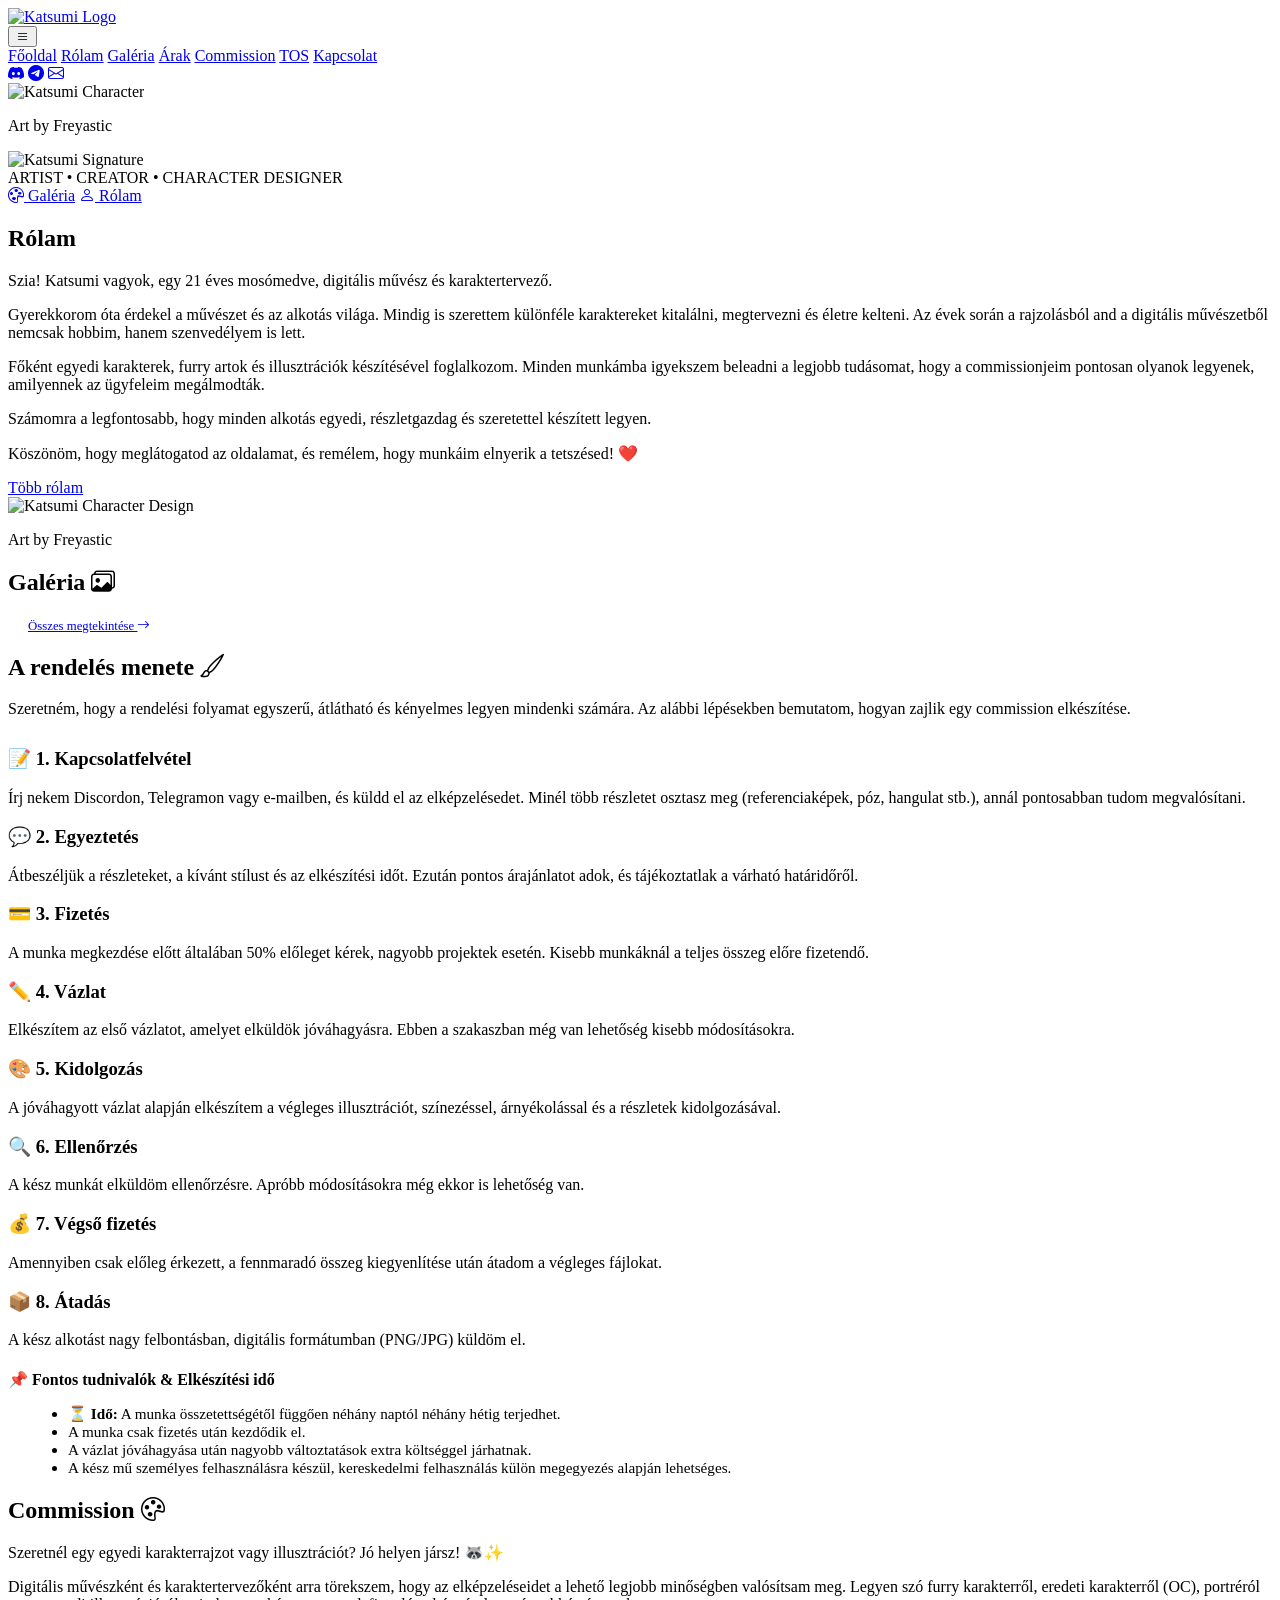
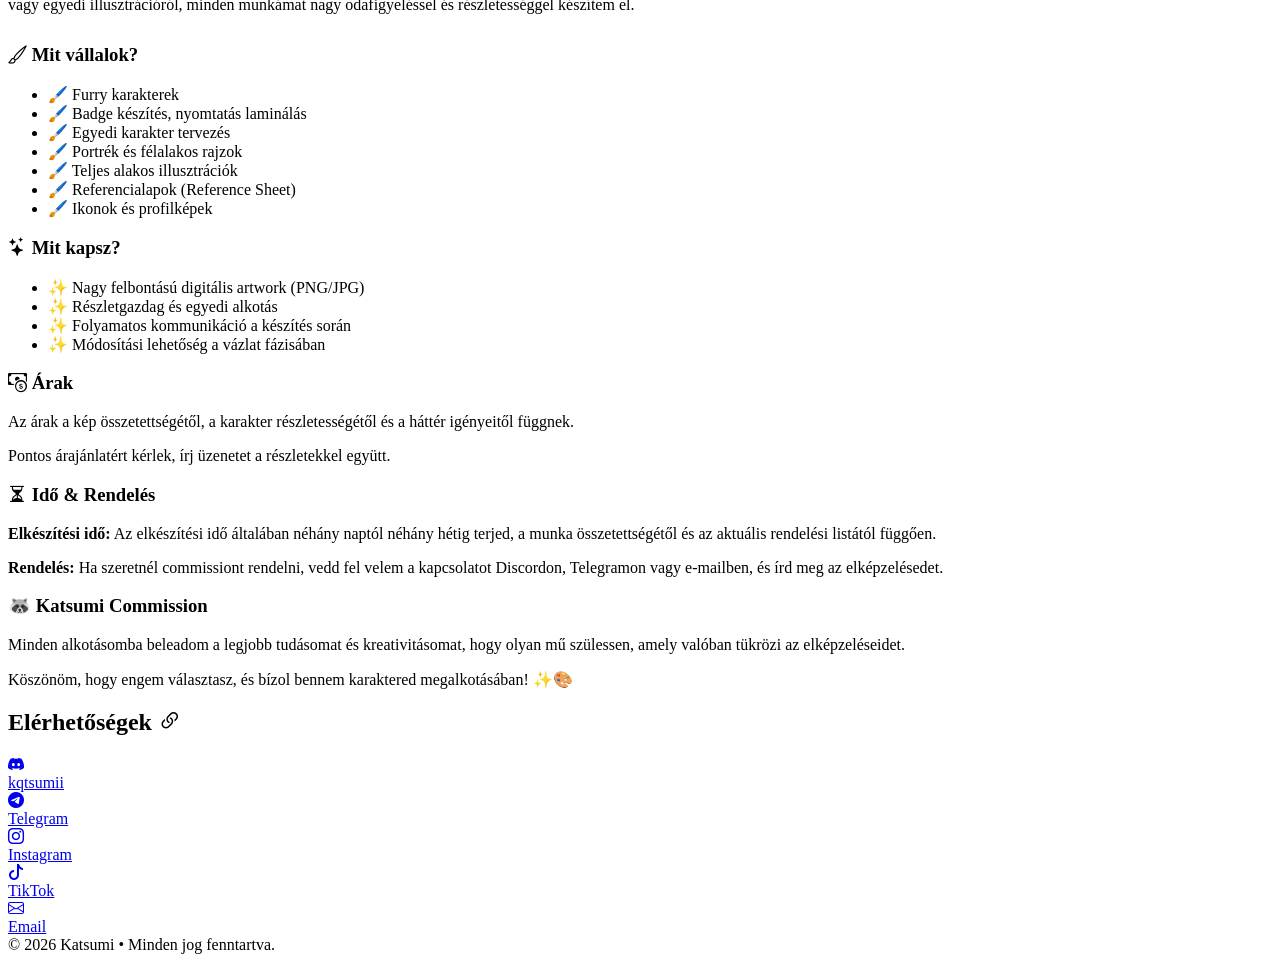
==== index.html @ e081ac0f "Create index.html" ====
<!DOCTYPE html>
<html lang="hu">
<head>
    <meta charset="UTF-8">
    <meta name="viewport" content="width=device-width, initial-scale=1.0">
    <title>Katsumi | Digital Artist</title>
    <link href="https://fonts.googleapis.com/css2?family=Outfit:wght@300;400;500;600;700&display=swap" rel="stylesheet">
    <link rel="stylesheet" href="https://cdn.jsdelivr.net/npm/bootstrap-icons@1.11.1/font/bootstrap-icons.css">
    <link rel="stylesheet" href="style.css">
    <link rel="icon" type="image/x-icon" href="/img/favico.jpg">
</head>
<body>

    <nav>
        <div class="nav-logo">
            <a href="#"><img src="img/Aliras.png" alt="Katsumi Logo"></a>
        </div>
        
        <button class="mobile-menu-btn" id="menu-btn">
            <i class="bi bi-list"></i>
        </button>

        <div class="nav-links" id="nav-links">
            <a href="#home" class="active">Főoldal</a>
            <a href="#about">Rólam</a>
            <a href="galeria.html">Galéria</a>
            <a href="arak.html">Árak</a>
            <a href="#commission">Commission</a>
            <a href="tos.html">TOS</a>
            <a href="#contact">Kapcsolat</a>
        </div>
        
        <div class="nav-socials">
            <a href="https://discord.com/" target="_blank"><i class="bi bi-discord"></i></a>
            <a href="https://t.me/Kqtsumi" target="_blank"><i class="bi bi-telegram"></i></a>
            <a href="mailto:Katsumiracoon@gmail.com"><i class="bi bi-envelope"></i></a>
        </div>
    </nav>

    <div class="hero" id="home">
        <div class="hero-left">
            <img src="img/1.png" alt="Katsumi Character" class="hero-img">
            <p class="credit">Art by Freyastic</p>
        </div>
        <div class="hero-right">
            <img src="img/Aliras.png" alt="Katsumi Signature" class="hero-logo">
            <div class="hero-subtitle">
                ARTIST &bull; CREATOR &bull; CHARACTER DESIGNER
            </div>
            <div class="btn-group">
                <a href="galeria.html" class="btn btn-primary"><i class="bi bi-palette"></i> Galéria</a>
                <a href="#about" class="btn btn-outline"><i class="bi bi-person"></i> Rólam</a>
            </div>
        </div>
    </div>

    <section id="about">
        <div class="about-container">
            <div class="about-text">
                <h2 class="section-title">Rólam <i class="bi bi-paw"></i></h2>
                <p>Szia! Katsumi vagyok, egy 21 éves mosómedve, digitális művész és karaktertervező.</p>
                <p>Gyerekkorom óta érdekel a művészet és az alkotás világa. Mindig is szerettem különféle karaktereket kitalálni, megtervezni és életre kelteni. Az évek során a rajzolásból and a digitális művészetből nemcsak hobbim, hanem szenvedélyem is lett.</p>
                <p>Főként egyedi karakterek, furry artok és illusztrációk készítésével foglalkozom. Minden munkámba igyekszem beleadni a legjobb tudásomat, hogy a commissionjeim pontosan olyanok legyenek, amilyennek az ügyfeleim megálmodták.</p>
                <p>Számomra a legfontosabb, hogy minden alkotás egyedi, részletgazdag és szeretettel készített legyen.</p>
                <p>Köszönöm, hogy meglátogatod az oldalamat, és remélem, hogy munkáim elnyerik a tetszésed! ❤️</p>
                <a href="#contact" class="btn btn-outline" style="margin-top: 20px;">Több rólam</a>
            </div>
            <div class="about-img-container">
                <img src="img/2.png" alt="Katsumi Character Design" class="about-img">
                <p class="credit">Art by Freyastic</p>
            </div>
        </div>
    </section>

    <section id="gallery-preview">
        <div class="gallery-preview-header">
            <h2 class="section-title">Galéria <i class="bi bi-images"></i></h2>
            <a href="galeria.html" class="btn btn-outline" style="font-size: 0.8rem; padding: 10px 20px;">
                Összes megtekintése <i class="bi bi-arrow-right"></i>
            </a>
        </div>
        <div class="gallery-grid" id="preview-grid">
        </div>
    </section>

    <section id="commission">
        <h2 class="section-title">A rendelés menete <i class="bi bi-brush"></i></h2>
        <p style="color: var(--text-muted); margin-bottom: 30px;">Szeretném, hogy a rendelési folyamat egyszerű, átlátható és kényelmes legyen mindenki számára. Az alábbi lépésekben bemutatom, hogyan zajlik egy commission elkészítése.</p>
        
        <div class="process-grid">
            <div class="process-card">
                <h3>📝 1. Kapcsolatfelvétel</h3>
                <p>Írj nekem Discordon, Telegramon vagy e-mailben, és küldd el az elképzelésedet. Minél több részletet osztasz meg (referenciaképek, póz, hangulat stb.), annál pontosabban tudom megvalósítani.</p>
            </div>
            <div class="process-card">
                <h3>💬 2. Egyeztetés</h3>
                <p>Átbeszéljük a részleteket, a kívánt stílust és az elkészítési időt. Ezután pontos árajánlatot adok, és tájékoztatlak a várható határidőről.</p>
            </div>
            <div class="process-card">
                <h3>💳 3. Fizetés</h3>
                <p>A munka megkezdése előtt általában 50% előleget kérek, nagyobb projektek esetén. Kisebb munkáknál a teljes összeg előre fizetendő.</p>
            </div>
            <div class="process-card">
                <h3>✏️ 4. Vázlat</h3>
                <p>Elkészítem az első vázlatot, amelyet elküldök jóváhagyásra. Ebben a szakaszban még van lehetőség kisebb módosításokra.</p>
            </div>
            <div class="process-card">
                <h3>🎨 5. Kidolgozás</h3>
                <p>A jóváhagyott vázlat alapján elkészítem a végleges illusztrációt, színezéssel, árnyékolással és a részletek kidolgozásával.</p>
            </div>
            <div class="process-card">
                <h3>🔍 6. Ellenőrzés</h3>
                <p>A kész munkát elküldöm ellenőrzésre. Apróbb módosításokra még ekkor is lehetőség van.</p>
            </div>
            <div class="process-card">
                <h3>💰 7. Végső fizetés</h3>
                <p>Amennyiben csak előleg érkezett, a fennmaradó összeg kiegyenlítése után átadom a végleges fájlokat.</p>
            </div>
            <div class="process-card">
                <h3>📦 8. Átadás</h3>
                <p>A kész alkotást nagy felbontásban, digitális formátumban (PNG/JPG) küldöm el.</p>
            </div>
        </div>

        <div class="important-notes">
            <h4 style="margin-bottom: 10px;">📌 Fontos tudnivalók & Elkészítési idő</h4>
            <ul style="color: var(--text-muted); margin-left: 20px; font-size: 0.95rem;">
                <li>⏳ <strong>Idő:</strong> A munka összetettségétől függően néhány naptól néhány hétig terjedhet.</li>
                <li>A munka csak fizetés után kezdődik el.</li>
                <li>A vázlat jóváhagyása után nagyobb változtatások extra költséggel járhatnak.</li>
                <li>A kész mű személyes felhasználásra készül, kereskedelmi felhasználás külön megegyezés alapján lehetséges.</li>
            </ul>
        </div>
    </section>

    <section id="commission-details">
        <h2 class="section-title">Commission <i class="bi bi-palette"></i></h2>
        <p style="color: var(--text-muted); margin-bottom: 10px;">Szeretnél egy egyedi karakterrajzot vagy illusztrációt? Jó helyen jársz! 🦝✨</p>
        <p style="color: var(--text-muted); margin-bottom: 30px;">Digitális művészként és karaktertervezőként arra törekszem, hogy az elképzeléseidet a lehető legjobb minőségben valósítsam meg. Legyen szó furry karakterről, eredeti karakterről (OC), portréról vagy egyedi illusztrációról, minden munkámat nagy odafigyeléssel és részletességgel készítem el.</p>

        <div class="services-grid">
            <div class="service-card">
                <h3><i class="bi bi-brush"></i> Mit vállalok?</h3>
                <ul>
                    <li>🖌️ Furry karakterek</li>
                    <li>🖌️ Badge készítés, nyomtatás laminálás</li>
                    <li>🖌️ Egyedi karakter tervezés</li>
                    <li>🖌️ Portrék és félalakos rajzok</li>
                    <li>🖌️ Teljes alakos illusztrációk</li>
                    <li>🖌️ Referencialapok (Reference Sheet)</li>
                    <li>🖌️ Ikonok és profilképek</li>
                </ul>
            </div>
            
            <div class="service-card">
                <h3><i class="bi bi-stars"></i> Mit kapsz?</h3>
                <ul>
                    <li>✨ Nagy felbontású digitális artwork (PNG/JPG)</li>
                    <li>✨ Részletgazdag és egyedi alkotás</li>
                    <li>✨ Folyamatos kommunikáció a készítés során</li>
                    <li>✨ Módosítási lehetőség a vázlat fázisában</li>
                </ul>
            </div>
            
            <div class="service-card">
                <h3><i class="bi bi-cash-coin"></i> Árak</h3>
                <p>Az árak a kép összetettségétől, a karakter részletességétől és a háttér igényeitől függnek.</p>
                <p>Pontos árajánlatért kérlek, írj üzenetet a részletekkel együtt.</p>
            </div>
            
            <div class="service-card">
                <h3><i class="bi bi-hourglass-split"></i> Idő & Rendelés</h3>
                <p><strong>Elkészítési idő:</strong> Az elkészítési idő általában néhány naptól néhány hétig terjed, a munka összetettségétől és az aktuális rendelési listától függően.</p>
                <p style="margin-top: 15px;"><strong>Rendelés:</strong> Ha szeretnél commissiont rendelni, vedd fel velem a kapcsolatot Discordon, Telegramon vagy e-mailben, és írd meg az elképzelésedet.</p>
            </div>
        </div>

        <div class="commission-outro">
            <h3>🦝 Katsumi Commission</h3>
            <p>Minden alkotásomba beleadom a legjobb tudásomat és kreativitásomat, hogy olyan mű szülessen, amely valóban tükrözi az elképzeléseidet.</p>
            <p>Köszönöm, hogy engem választasz, és bízol bennem karaktered megalkotásában! ✨🎨</p>
        </div>
    </section>

    <section id="contact" class="contact-section">
        <h2 class="section-title" style="justify-content: center;">Elérhetőségek <i class="bi bi-link-45deg"></i></h2>
        <div class="social-grid">
            <a href="https://discord.com/" target="_blank" class="social-item">
                <div class="icon"><i class="bi bi-discord"></i></div>
                <span>kqtsumii</span>
            </a>
            <a href="https://t.me/Kqtsumi" target="_blank" class="social-item">
                <div class="icon"><i class="bi bi-telegram"></i></div>
                <span>Telegram</span>
            </a>
            <a href="https://www.instagram.com/_kqtsumi_" target="_blank" class="social-item">
                <div class="icon"><i class="bi bi-instagram"></i></div>
                <span>Instagram</span>
            </a>
            <a href="https://www.tiktok.com/@...kqtsumi" target="_blank" class="social-item">
                <div class="icon"><i class="bi bi-tiktok"></i></div>
                <span>TikTok</span>
            </a>
            <a href="mailto:Katsumiracoon@gmail.com" class="social-item">
                <div class="icon"><i class="bi bi-envelope"></i></div>
                <span>Email</span>
            </a>
        </div>
    </section>

    <footer>
        &copy; 2026 Katsumi &bull; Minden jog fenntartva.
    </footer>

    <script>
        const menuBtn = document.getElementById('menu-btn');
        const navLinks = document.getElementById('nav-links');
        const icon = menuBtn.querySelector('i');

        menuBtn.addEventListener('click', () => {
            navLinks.classList.toggle('active');
            if(navLinks.classList.contains('active')) {
                icon.classList.replace('bi-list', 'bi-x-lg');
            } else {
                icon.classList.replace('bi-x-lg', 'bi-list');
            }
        });

        document.querySelectorAll('.nav-links a').forEach(link => {
            link.addEventListener('click', () => {
                if(window.innerWidth <= 900) {
                    navLinks.classList.remove('active');
                    icon.classList.replace('bi-x-lg', 'bi-list');
                }
            });
        });

        fetch('data/gallery.json')
            .then(res => res.json())
            .then(data => {
                const grid = document.getElementById('preview-grid');
                data.items.slice(0, 4).forEach(item => {
                    const a = document.createElement('a');
                    a.href = 'galeria.html';
                    a.className = 'gallery-item';
                    a.innerHTML = `<img src="${item.image}" alt="${item.title}"><div class="overlay"><span>${item.title}</span></div>`;
                    grid.appendChild(a);
                });
            });
    </script>
    <script>
        window.va = window.va || function () { (window.vaq = window.vaq || []).push(arguments); };
    </script>
    <script defer src="/_vercel/insights/script.js"></script>
</body>
</html>
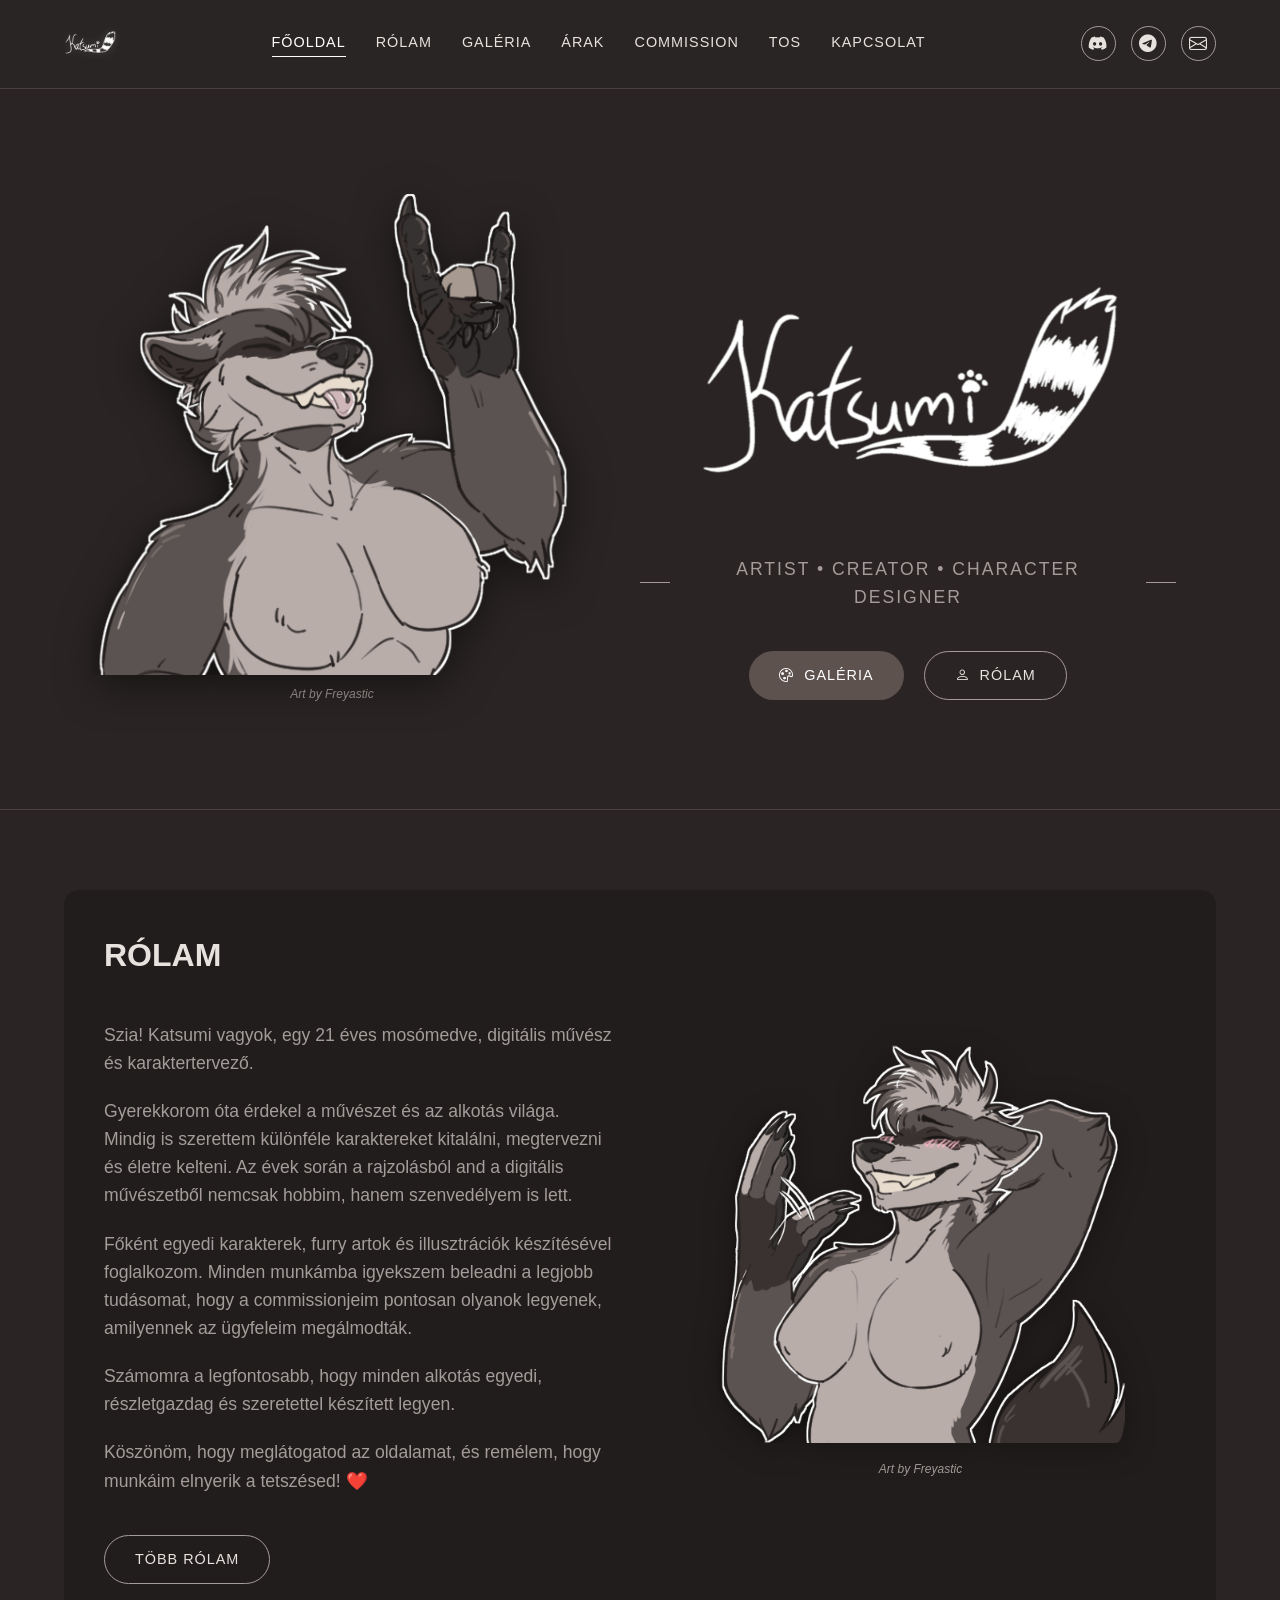
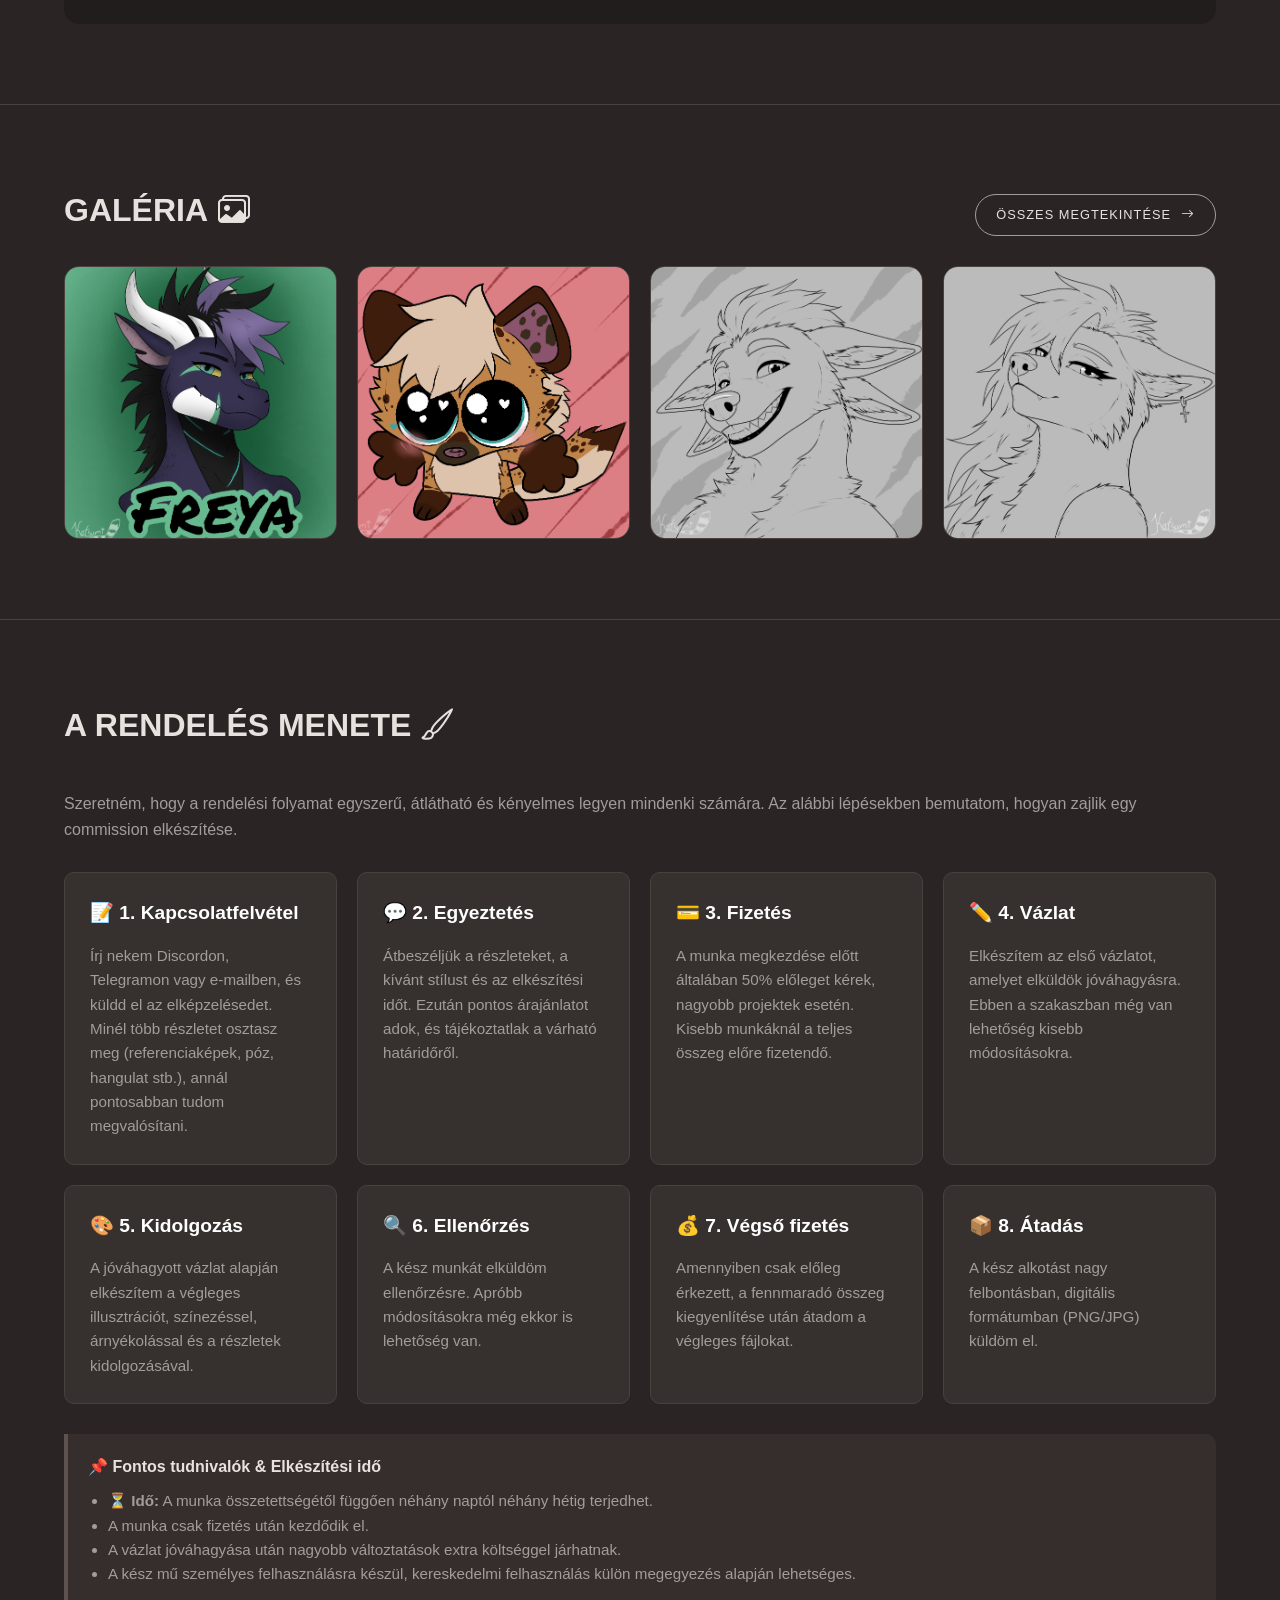
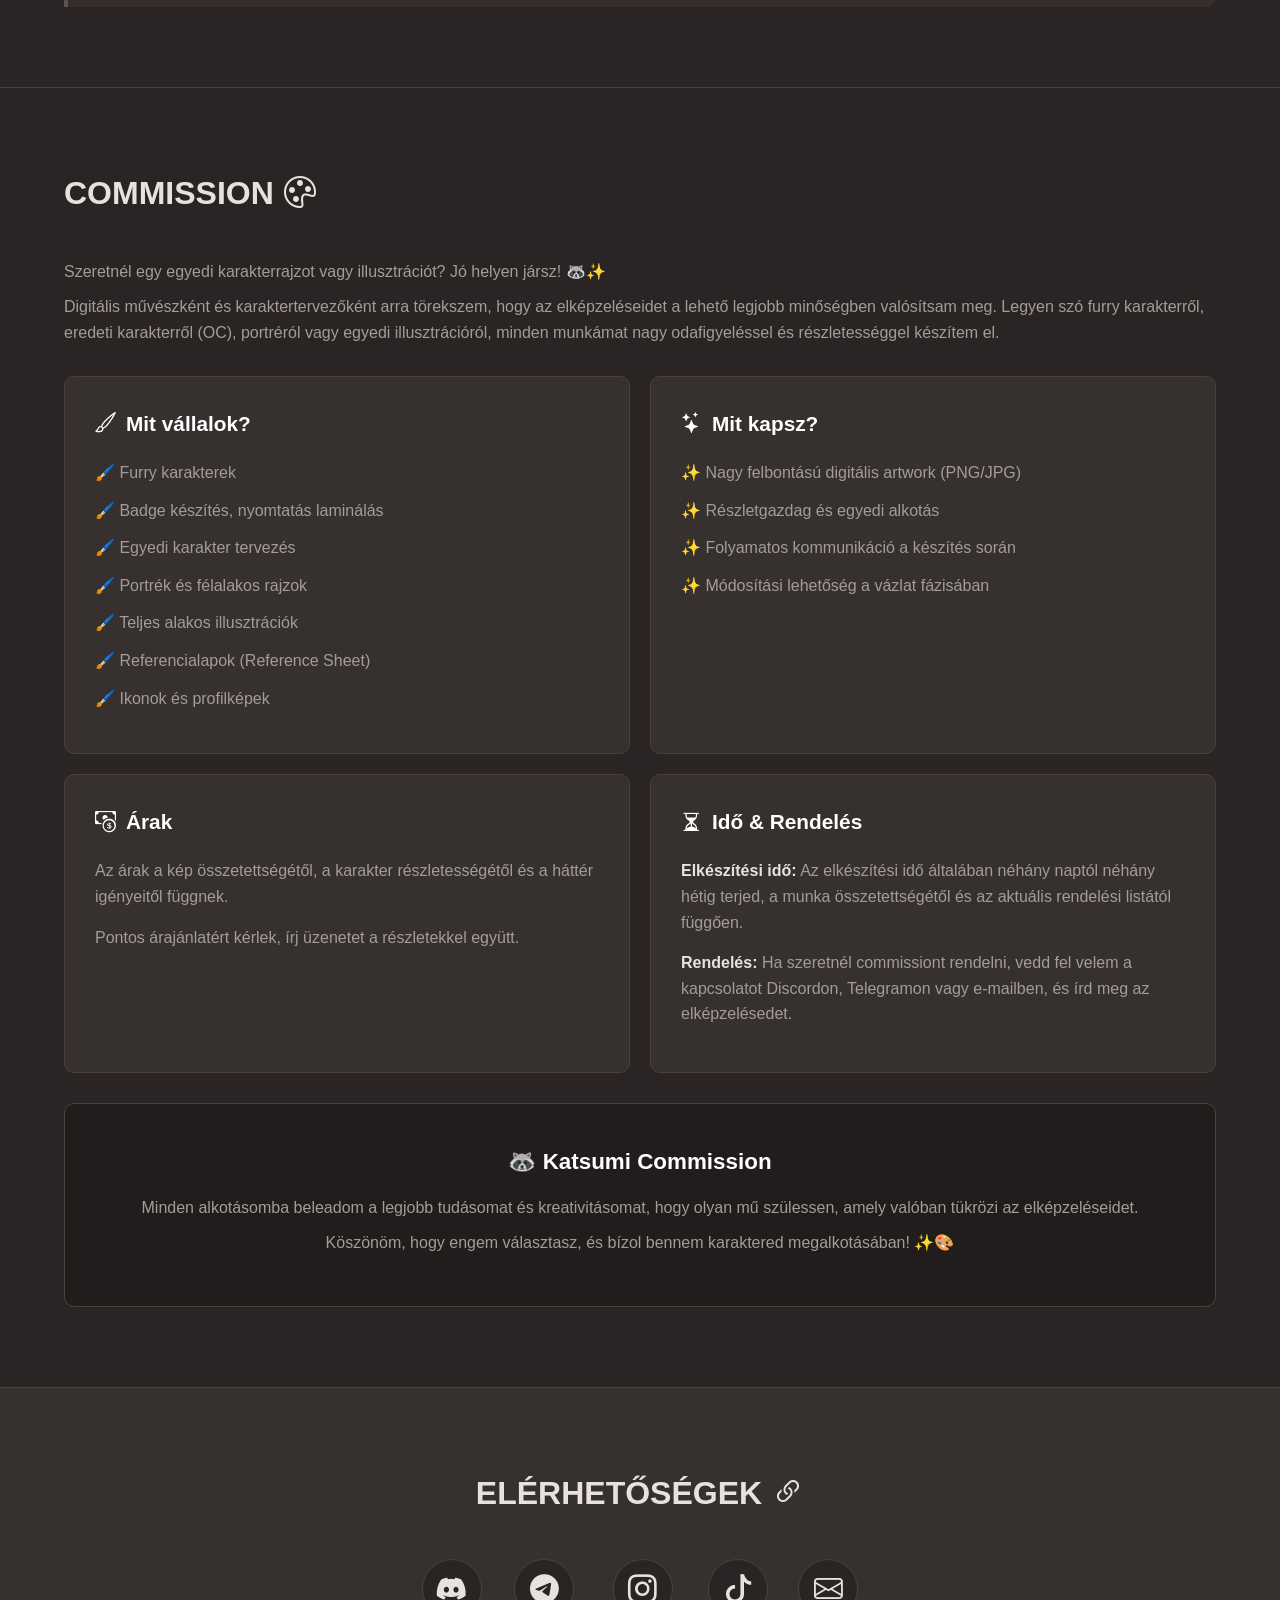
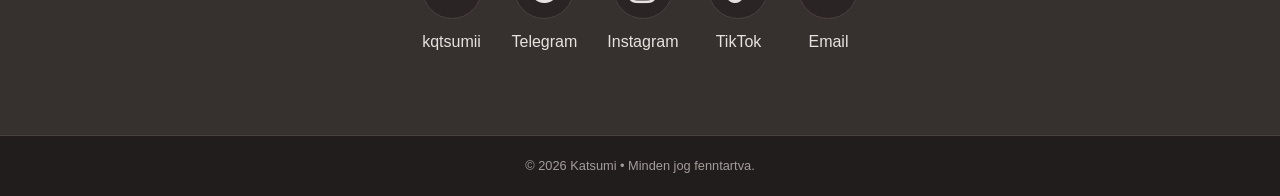
==== commit 7ef4b00a: "Update index.html" ====
--- a/index.html
+++ b/index.html
@@ -8,6 +8,7 @@
     <link rel="stylesheet" href="https://cdn.jsdelivr.net/npm/bootstrap-icons@1.11.1/font/bootstrap-icons.css">
     <link rel="stylesheet" href="style.css">
     <link rel="icon" type="image/x-icon" href="/img/favico.jpg">
+    <script src="https://identity.netlify.com/v1/netlify-identity-widget.js"></script>
 </head>
 <body>
 
@@ -247,10 +248,16 @@
                     grid.appendChild(a);
                 });
             });
+
+        if (window.netlifyIdentity) {
+            window.netlifyIdentity.on("init", user => {
+                if (!user) {
+                    window.netlifyIdentity.on("login", () => {
+                        document.location.href = "/admin/";
+                    });
+                }
+            });
+        }
     </script>
-    <script>
-        window.va = window.va || function () { (window.vaq = window.vaq || []).push(arguments); };
-    </script>
-    <script defer src="/_vercel/insights/script.js"></script>
 </body>
 </html>
--- a/style.css
+++ b/style.css
@@ -0,0 +1,595 @@
+header, section, footer, aside, nav, article, main {
+    display: block;
+}
+
+:root {
+    --bg-dark: #2a2524;
+    --bg-card: #36302e;
+    --bg-darker: #221d1d;
+    --text-main: #e8e2df;
+    --text-muted: #a39c9a;
+    --accent: #5e524f;
+    --accent-hover: #756763;
+    --border-color: #4a413f;
+}
+
+* {
+    margin: 0;
+    padding: 0;
+    box-sizing: border-box;
+    font-family: 'Outfit', sans-serif;
+}
+
+html {
+    scroll-behavior: smooth;
+    scroll-padding-top: 90px;
+    overflow-x: hidden;
+}
+
+body {
+    background-color: var(--bg-dark);
+    color: var(--text-main);
+    line-height: 1.6;
+    overflow-x: hidden;
+}
+
+img {
+    max-width: 100%;
+    height: auto;
+}
+
+a {
+    text-decoration: none;
+    color: inherit;
+    transition: 0.3s;
+}
+
+nav {
+    display: flex;
+    justify-content: space-between;
+    align-items: center;
+    padding: 20px 5%;
+    background-color: rgba(42, 37, 36, 0.95);
+    position: sticky;
+    top: 0;
+    z-index: 1000;
+    border-bottom: 1px solid var(--border-color);
+}
+
+.nav-logo img {
+    height: 40px;
+    filter: drop-shadow(0 0 5px rgba(255,255,255,0.2));
+}
+
+.nav-links {
+    display: flex;
+    gap: 30px;
+    font-size: 0.9rem;
+    letter-spacing: 1px;
+    text-transform: uppercase;
+    align-items: center;
+}
+
+.nav-links a {
+    border-bottom: 1px solid transparent;
+    padding-bottom: 2px;
+}
+
+.nav-links a:hover, .nav-links a.active {
+    color: #fff;
+    border-bottom: 1px solid #fff;
+}
+
+.nav-socials {
+    display: flex;
+    gap: 15px;
+}
+
+.nav-socials a {
+    display: flex;
+    align-items: center;
+    justify-content: center;
+    width: 35px;
+    height: 35px;
+    border: 1px solid var(--text-muted);
+    border-radius: 50%;
+    font-size: 1.1rem;
+}
+
+.nav-socials a:hover {
+    background-color: var(--text-main);
+    color: var(--bg-dark);
+}
+
+.mobile-menu-btn {
+    display: none;
+    background: transparent;
+    border: none;
+    color: var(--text-main);
+    font-size: 2rem;
+    cursor: pointer;
+}
+
+.hero {
+    display: flex;
+    align-items: center;
+    justify-content: space-between;
+    padding: 0 5%;
+    min-height: 80vh;
+    position: relative;
+}
+
+.hero-left, .hero-right {
+    flex: 1;
+}
+
+.hero-left {
+    display: flex;
+    flex-direction: column;
+    align-items: center;
+}
+
+.hero-img {
+    max-width: 90%;
+    height: auto;
+    filter: drop-shadow(0px 10px 20px rgba(0,0,0,0.5));
+}
+
+.credit {
+    font-size: 0.75rem;
+    color: var(--text-muted);
+    margin-top: 10px;
+    text-align: center;
+    font-style: italic;
+}
+
+.hero-right {
+    text-align: center;
+    padding: 40px;
+}
+
+.hero-logo {
+    max-width: 80%;
+    margin-bottom: 20px;
+}
+
+.hero-subtitle {
+    font-size: 1.1rem;
+    color: var(--text-muted);
+    letter-spacing: 2px;
+    margin-bottom: 40px;
+    display: flex;
+    align-items: center;
+    justify-content: center;
+    gap: 10px;
+}
+
+.hero-subtitle::before, .hero-subtitle::after {
+    content: "";
+    height: 1px;
+    width: 30px;
+    background-color: var(--text-muted);
+}
+
+.btn-group {
+    display: flex;
+    gap: 20px;
+    justify-content: center;
+}
+
+.btn {
+    padding: 12px 30px;
+    border-radius: 30px;
+    font-weight: 500;
+    letter-spacing: 1px;
+    cursor: pointer;
+    transition: 0.3s;
+    display: inline-flex;
+    align-items: center;
+    gap: 10px;
+    text-transform: uppercase;
+    font-size: 0.9rem;
+}
+
+.btn-primary {
+    background-color: var(--accent);
+    color: #fff;
+    border: none;
+}
+
+.btn-primary:hover {
+    background-color: var(--accent-hover);
+}
+
+.btn-outline {
+    background-color: transparent;
+    color: var(--text-main);
+    border: 1px solid var(--text-muted);
+}
+
+.btn-outline:hover {
+    border-color: #fff;
+    color: #fff;
+}
+
+section {
+    padding: 80px 5%;
+    border-top: 1px solid var(--border-color);
+}
+
+.section-title {
+    font-size: 2rem;
+    margin-bottom: 40px;
+    display: flex;
+    align-items: center;
+    gap: 10px;
+    text-transform: uppercase;
+}
+
+.about-container {
+    display: flex;
+    gap: 50px;
+    align-items: center;
+    background-color: var(--bg-darker);
+    padding: 40px;
+    border-radius: 15px;
+}
+
+.about-text {
+    flex: 1;
+    font-size: 1.1rem;
+}
+
+.about-text p {
+    margin-bottom: 20px;
+    color: var(--text-muted);
+}
+
+.about-img-container {
+    flex: 1;
+    text-align: center;
+}
+
+.about-img {
+    max-width: 80%;
+    border-radius: 10px;
+    filter: drop-shadow(0 5px 15px rgba(0,0,0,0.3));
+}
+
+.gallery-header {
+    padding: 60px 5% 20px;
+    text-align: center;
+}
+
+.gallery-header h1 {
+    font-size: 2.5rem;
+    text-transform: uppercase;
+    letter-spacing: 3px;
+    margin-bottom: 10px;
+    display: flex;
+    align-items: center;
+    justify-content: center;
+    gap: 15px;
+    flex-wrap: wrap;
+    text-align: center;
+}
+
+.gallery-header p {
+    color: var(--text-muted);
+    max-width: 600px;
+    margin: 0 auto;
+}
+
+.gallery-preview-header {
+    display: flex;
+    justify-content: space-between;
+    align-items: flex-end;
+    margin-bottom: 30px;
+    flex-wrap: wrap;
+    gap: 20px;
+}
+
+.gallery-preview-header .section-title {
+    margin-bottom: 0;
+}
+
+.gallery-grid {
+    display: grid;
+    grid-template-columns: repeat(4, 1fr);
+    gap: 20px;
+    padding: 20px 0 60px 0; 
+}
+
+#gallery-preview .gallery-grid {
+    padding: 0;
+}
+
+.gallery-item {
+    position: relative;
+    background-color: var(--bg-card);
+    border-radius: 15px;
+    overflow: hidden;
+    border: 1px solid var(--border-color);
+    aspect-ratio: 1 / 1;
+    cursor: pointer;
+    transition: transform 0.4s ease;
+}
+
+.gallery-item img {
+    width: 100%;
+    height: 100%;
+    object-fit: cover;
+    transition: 0.5s ease;
+}
+
+.gallery-item .overlay {
+    position: absolute;
+    top: 0;
+    left: 0;
+    width: 100%;
+    height: 100%;
+    background: linear-gradient(to top, rgba(0,0,0,0.8) 0%, transparent 40%);
+    display: flex;
+    flex-direction: column;
+    justify-content: flex-end;
+    padding: 15px;
+    opacity: 0;
+    transition: 0.3s ease;
+}
+
+.gallery-item .overlay span {
+    font-size: 0.8rem;
+    color: #fff;
+    text-transform: uppercase;
+    letter-spacing: 1px;
+    font-weight: 500;
+}
+
+.gallery-item .overlay i {
+    color: var(--text-muted);
+    font-size: 0.7rem;
+    font-style: normal;
+}
+
+.gallery-item:hover {
+    transform: translateY(-5px);
+    border-color: var(--text-muted);
+}
+
+.gallery-item:hover img {
+    transform: scale(1.1);
+}
+
+.gallery-item:hover .overlay {
+    opacity: 1;
+}
+
+.process-grid {
+    display: grid;
+    grid-template-columns: repeat(4, 1fr) !important;
+    gap: 20px;
+    margin-top: 30px;
+}
+
+.process-card {
+    background-color: var(--bg-card);
+    padding: 25px;
+    border-radius: 10px;
+    border: 1px solid var(--border-color);
+}
+
+.process-card h3 {
+    font-size: 1.2rem;
+    margin-bottom: 15px;
+    color: #fff;
+    display: flex;
+    align-items: center;
+    gap: 10px;
+}
+
+.process-card p {
+    color: var(--text-muted);
+    font-size: 0.95rem;
+}
+
+.important-notes {
+    background-color: rgba(94, 82, 79, 0.2);
+    padding: 20px;
+    border-left: 4px solid var(--accent);
+    margin-top: 30px;
+    border-radius: 0 10px 10px 0;
+}
+
+.services-grid {
+    display: grid;
+    grid-template-columns: repeat(2, 1fr);
+    gap: 20px;
+    margin-top: 30px;
+}
+
+.span-2 {
+    grid-column: span 2;
+}
+
+.service-card {
+    background-color: var(--bg-card);
+    padding: 30px;
+    border-radius: 10px;
+    border: 1px solid var(--border-color);
+}
+
+.service-card h3 {
+    color: #fff;
+    margin-bottom: 20px;
+    display: flex;
+    align-items: center;
+    gap: 10px;
+    font-size: 1.3rem;
+}
+
+.service-card p {
+    color: var(--text-muted);
+    margin-bottom: 15px;
+}
+
+.service-card strong {
+    color: var(--text-main);
+}
+
+.service-card ul {
+    list-style-type: none;
+}
+
+.service-card ul li {
+    color: var(--text-muted);
+    margin-bottom: 12px;
+    display: flex;
+    align-items: center;
+    gap: 10px;
+}
+
+.commission-outro {
+    text-align: center;
+    background-color: var(--bg-darker);
+    padding: 40px;
+    border-radius: 10px;
+    border: 1px solid var(--border-color);
+    margin-top: 30px;
+}
+
+.commission-outro h3 {
+    color: #fff;
+    margin-bottom: 15px;
+    font-size: 1.4rem;
+}
+
+.commission-outro p {
+    color: var(--text-muted);
+    margin-bottom: 10px;
+}
+
+.contact-section {
+    background-color: var(--bg-card);
+    text-align: center;
+}
+
+.social-grid {
+    display: flex;
+    justify-content: center;
+    gap: 30px;
+    flex-wrap: wrap;
+    margin-top: 30px;
+}
+
+.social-item {
+    display: flex;
+    flex-direction: column;
+    align-items: center;
+    gap: 10px;
+}
+
+.social-item .icon {
+    width: 60px;
+    height: 60px;
+    background-color: var(--bg-dark);
+    border-radius: 50%;
+    display: flex;
+    align-items: center;
+    justify-content: center;
+    font-size: 1.8rem;
+    border: 1px solid var(--border-color);
+    transition: 0.3s;
+}
+
+.social-item:hover .icon {
+    background-color: var(--accent);
+    color: #fff;
+    border-color: var(--accent);
+}
+
+footer {
+    text-align: center;
+    padding: 20px;
+    background-color: var(--bg-darker);
+    font-size: 0.8rem;
+    color: var(--text-muted);
+    border-top: 1px solid var(--border-color);
+}
+
+@media (max-width: 1200px) {
+    .process-grid {
+        grid-template-columns: repeat(2, 1fr) !important;
+    }
+}
+
+@media (max-width: 900px) {
+    nav {
+        position: relative;
+    }
+    
+    .mobile-menu-btn {
+        display: block;
+    }
+    
+    .nav-socials {
+        display: none;
+    }
+    
+    .nav-links {
+        position: absolute;
+        top: 100%;
+        left: 0;
+        width: 100%;
+        background-color: rgba(42, 37, 36, 0.98);
+        flex-direction: column;
+        gap: 15px;
+        padding: 20px 0;
+        text-align: center;
+        border-bottom: 1px solid var(--border-color);
+        opacity: 0;
+        visibility: hidden;
+        transform: translateY(-20px);
+        transition: opacity 0.3s ease, transform 0.3s ease, visibility 0.3s;
+    }
+    
+    .nav-links.active {
+        opacity: 1;
+        visibility: visible;
+        transform: translateY(0);
+    }
+
+    .hero, .about-container {
+        flex-direction: column;
+        text-align: center;
+    }
+    
+    .hero-right {
+        padding: 20px 0;
+    }
+    
+    .btn-group {
+        flex-direction: column;
+    }
+    
+    .gallery-grid {
+        grid-template-columns: repeat(2, 1fr) !important;
+    }
+    
+    .services-grid {
+        grid-template-columns: 1fr;
+    }
+    
+    .span-2 {
+        grid-column: 1 / -1;
+    }
+}
+
+@media (max-width: 600px) {
+    .gallery-grid, .process-grid {
+        grid-template-columns: 1fr !important;
+    }
+    
+    .gallery-header h1 { 
+        font-size: 1.6rem; 
+    }
+}
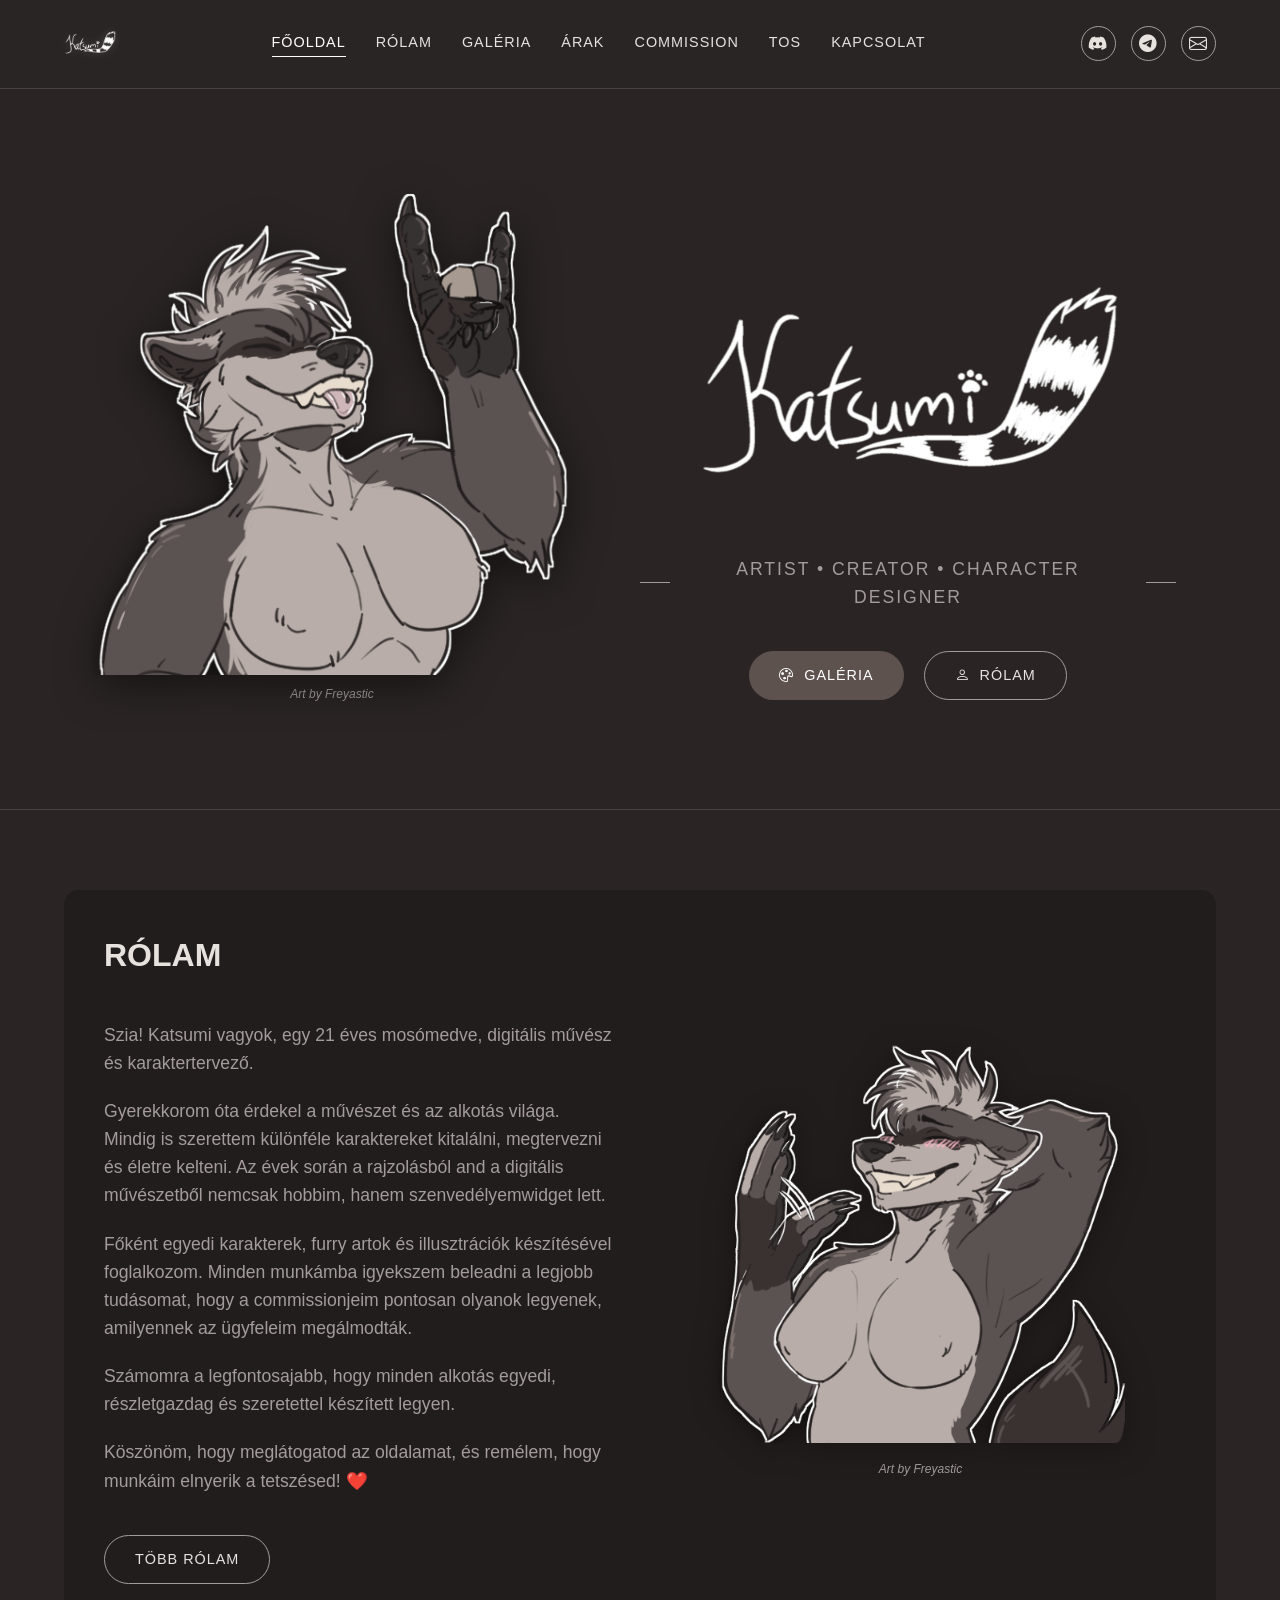
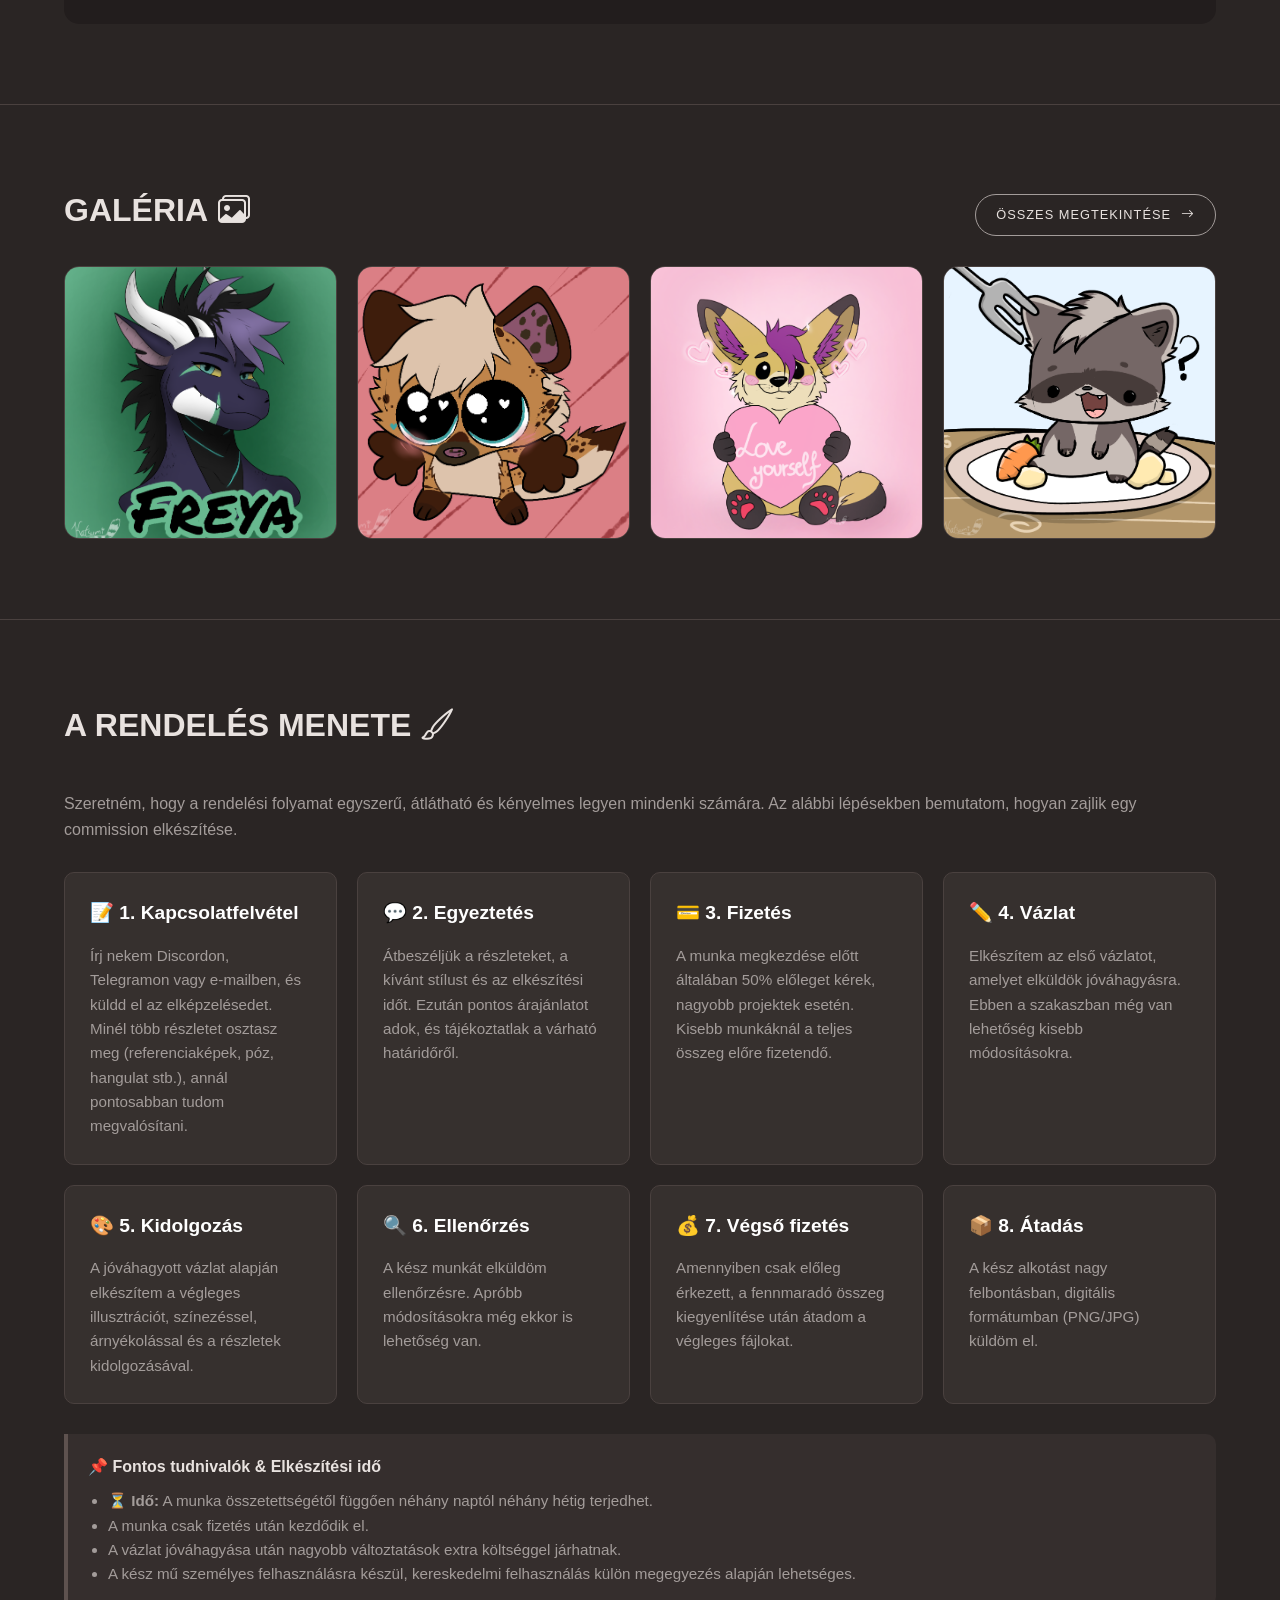
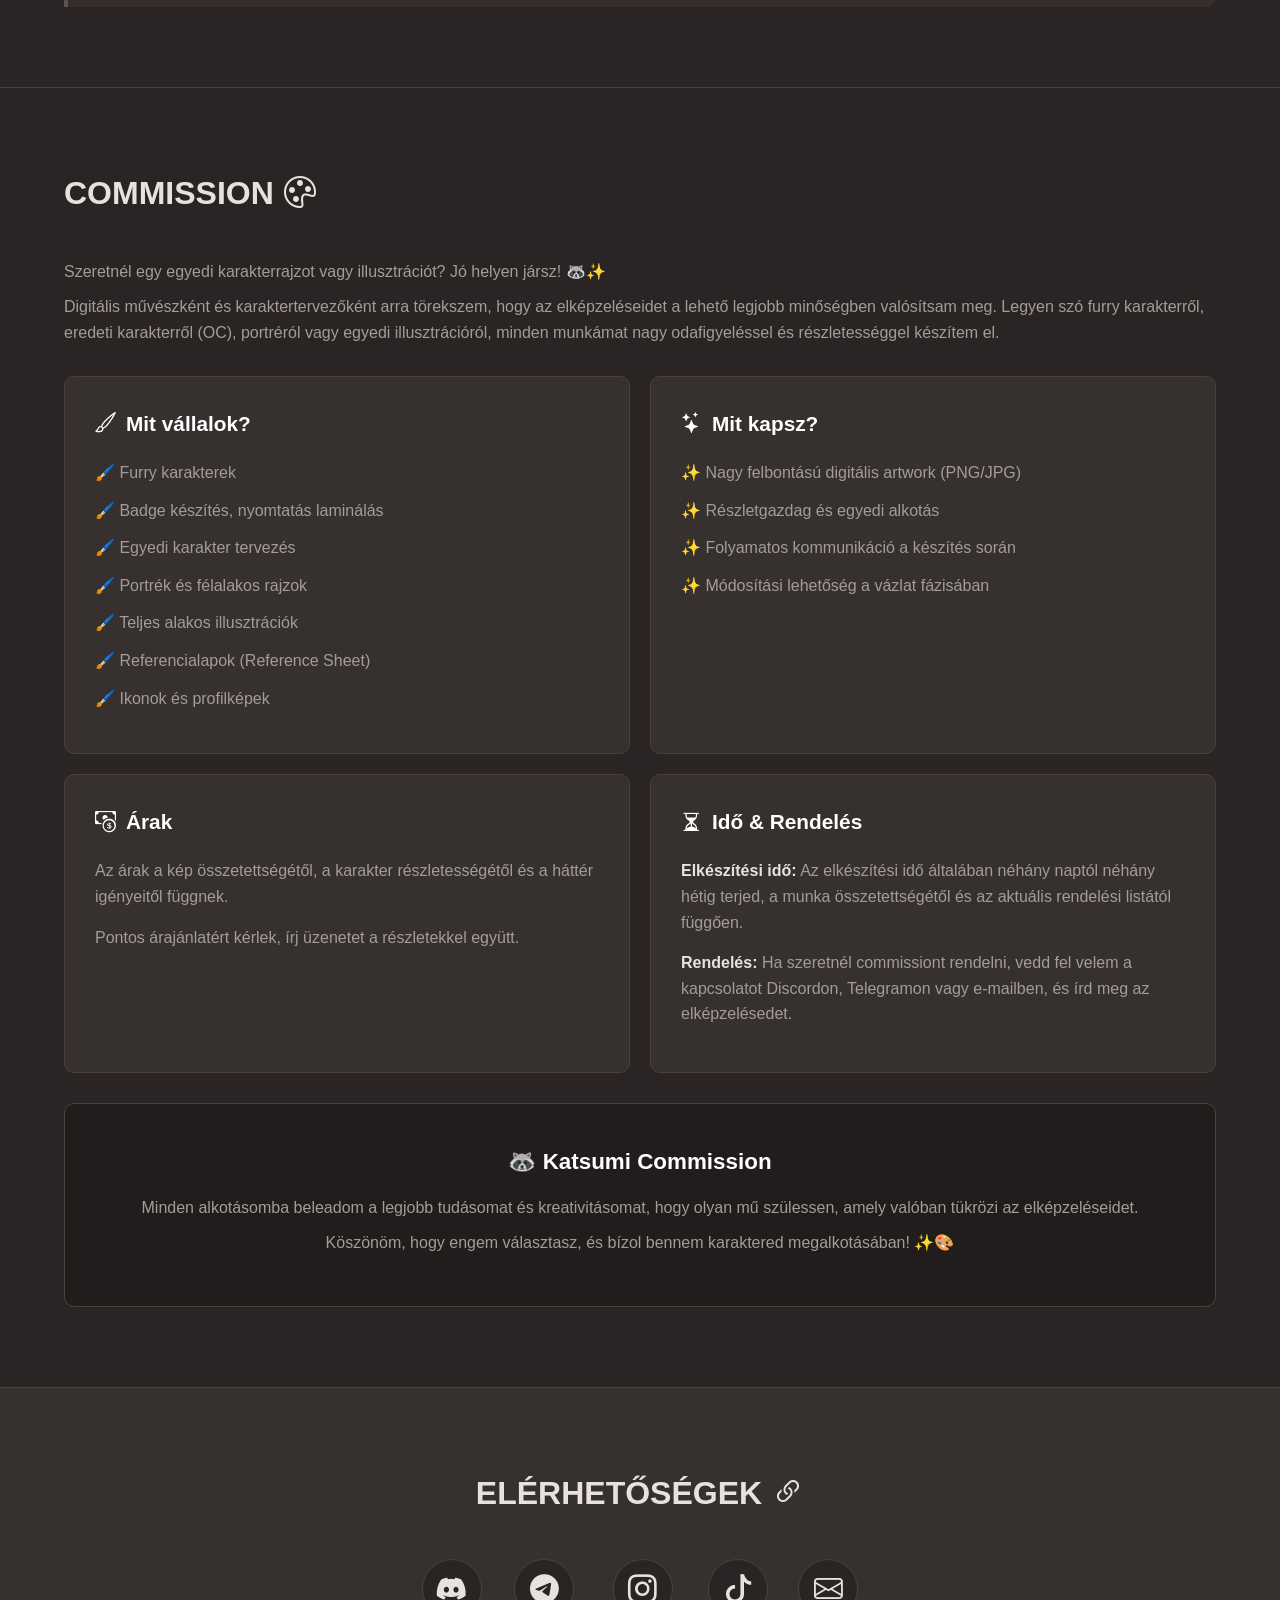
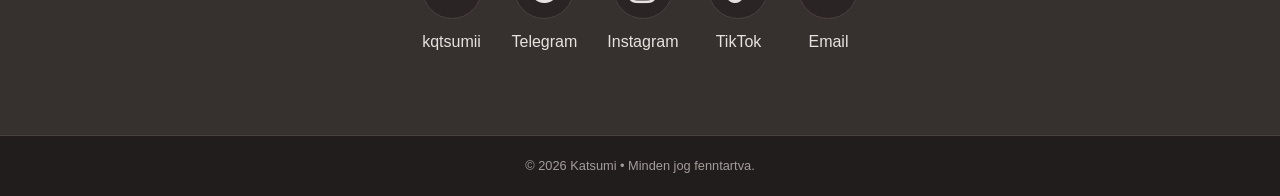
==== commit 7ae85b49: "Update index.html" ====
--- a/index.html
+++ b/index.html
@@ -8,7 +8,6 @@
     <link rel="stylesheet" href="https://cdn.jsdelivr.net/npm/bootstrap-icons@1.11.1/font/bootstrap-icons.css">
     <link rel="stylesheet" href="style.css">
     <link rel="icon" type="image/x-icon" href="/img/favico.jpg">
-    <script src="https://identity.netlify.com/v1/netlify-identity-widget.js"></script>
 </head>
 <body>
 
@@ -60,9 +59,9 @@
             <div class="about-text">
                 <h2 class="section-title">Rólam <i class="bi bi-paw"></i></h2>
                 <p>Szia! Katsumi vagyok, egy 21 éves mosómedve, digitális művész és karaktertervező.</p>
-                <p>Gyerekkorom óta érdekel a művészet és az alkotás világa. Mindig is szerettem különféle karaktereket kitalálni, megtervezni és életre kelteni. Az évek során a rajzolásból and a digitális művészetből nemcsak hobbim, hanem szenvedélyem is lett.</p>
+                <p>Gyerekkorom óta érdekel a művészet és az alkotás világa. Mindig is szerettem különféle karaktereket kitalálni, megtervezni és életre kelteni. Az évek során a rajzolásból and a digitális művészetből nemcsak hobbim, hanem szenvedélyemwidget lett.</p>
                 <p>Főként egyedi karakterek, furry artok és illusztrációk készítésével foglalkozom. Minden munkámba igyekszem beleadni a legjobb tudásomat, hogy a commissionjeim pontosan olyanok legyenek, amilyennek az ügyfeleim megálmodták.</p>
-                <p>Számomra a legfontosabb, hogy minden alkotás egyedi, részletgazdag és szeretettel készített legyen.</p>
+                <p>Számomra a legfontosajabb, hogy minden alkotás egyedi, részletgazdag és szeretettel készített legyen.</p>
                 <p>Köszönöm, hogy meglátogatod az oldalamat, és remélem, hogy munkáim elnyerik a tetszésed! ❤️</p>
                 <a href="#contact" class="btn btn-outline" style="margin-top: 20px;">Több rólam</a>
             </div>
@@ -248,16 +247,6 @@
                     grid.appendChild(a);
                 });
             });
-
-        if (window.netlifyIdentity) {
-            window.netlifyIdentity.on("init", user => {
-                if (!user) {
-                    window.netlifyIdentity.on("login", () => {
-                        document.location.href = "/admin/";
-                    });
-                }
-            });
-        }
     </script>
 </body>
 </html>
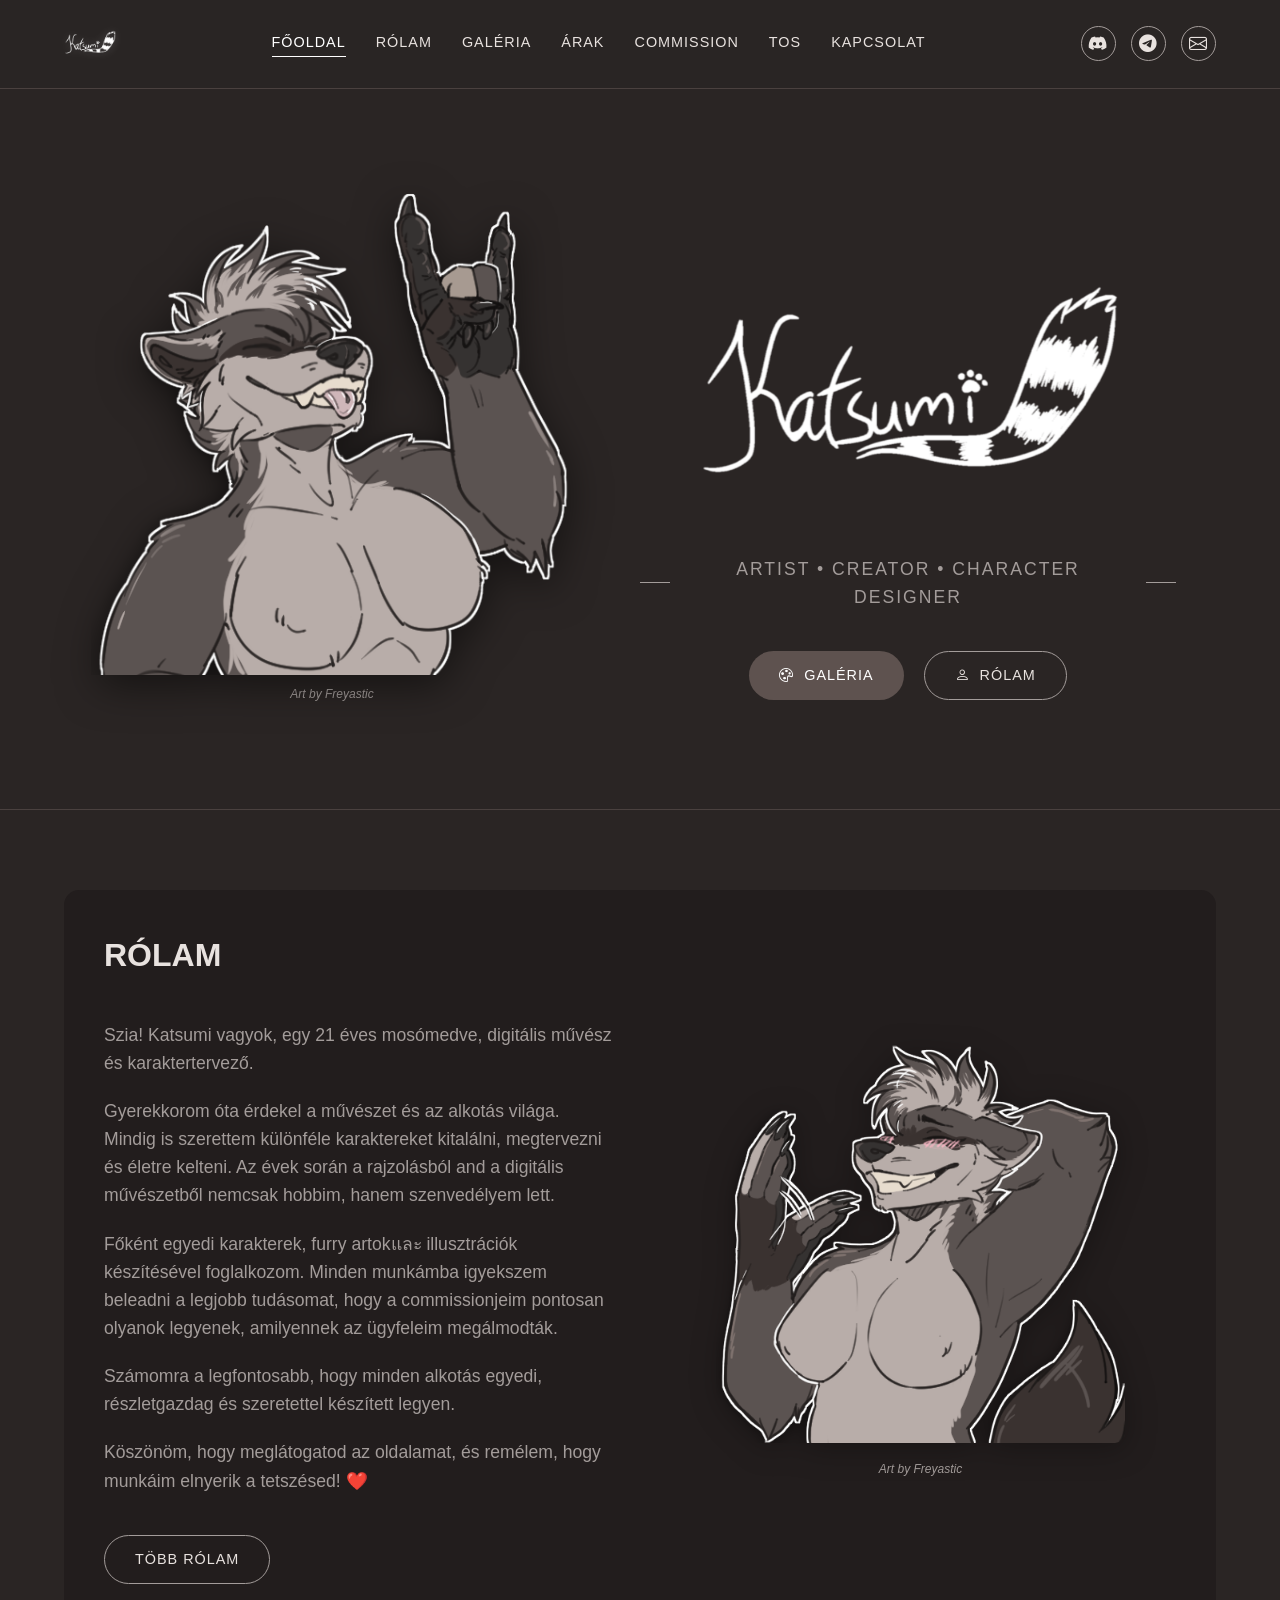
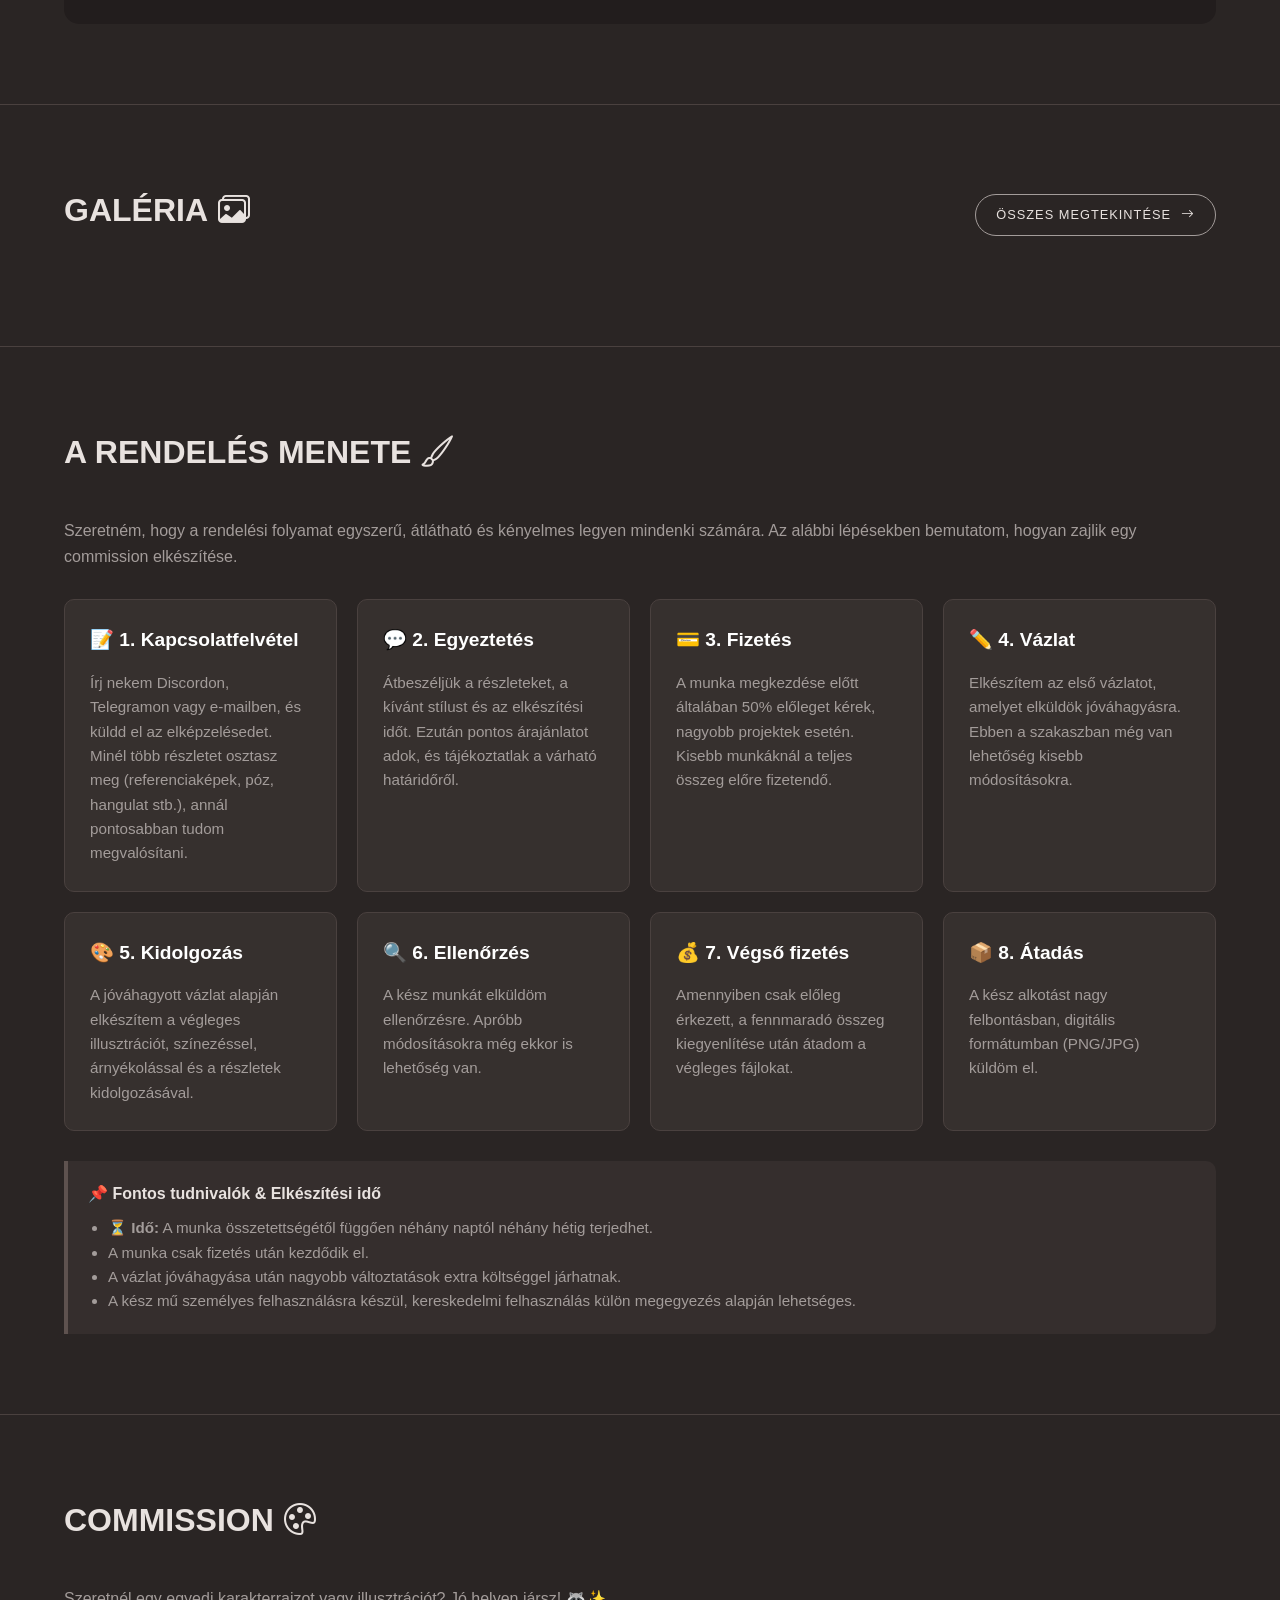
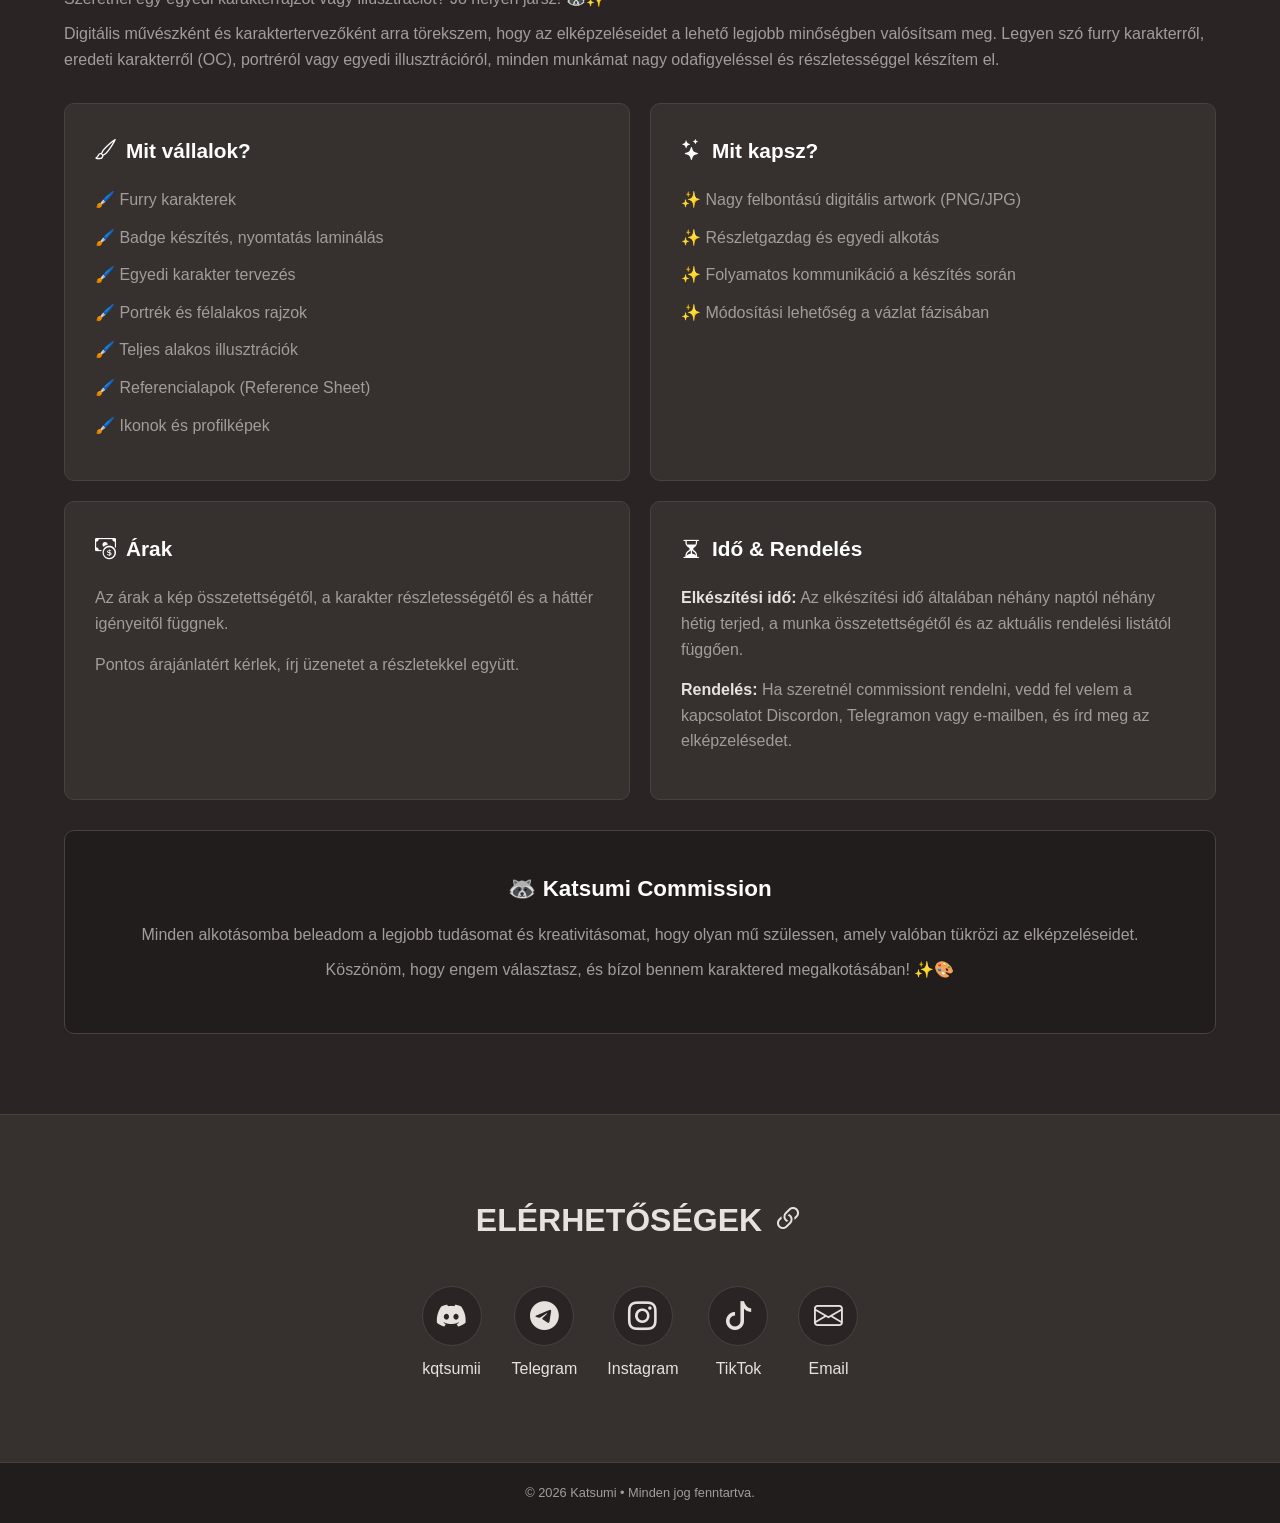
==== commit db0358a7: "Update index.html" ====
--- a/index.html
+++ b/index.html
@@ -59,9 +59,9 @@
             <div class="about-text">
                 <h2 class="section-title">Rólam <i class="bi bi-paw"></i></h2>
                 <p>Szia! Katsumi vagyok, egy 21 éves mosómedve, digitális művész és karaktertervező.</p>
-                <p>Gyerekkorom óta érdekel a művészet és az alkotás világa. Mindig is szerettem különféle karaktereket kitalálni, megtervezni és életre kelteni. Az évek során a rajzolásból and a digitális művészetből nemcsak hobbim, hanem szenvedélyemwidget lett.</p>
-                <p>Főként egyedi karakterek, furry artok és illusztrációk készítésével foglalkozom. Minden munkámba igyekszem beleadni a legjobb tudásomat, hogy a commissionjeim pontosan olyanok legyenek, amilyennek az ügyfeleim megálmodták.</p>
-                <p>Számomra a legfontosajabb, hogy minden alkotás egyedi, részletgazdag és szeretettel készített legyen.</p>
+                <p>Gyerekkorom óta érdekel a művészet és az alkotás világa. Mindig is szerettem különféle karaktereket kitalálni, megtervezni és életre kelteni. Az évek során a rajzolásból and a digitális művészetből nemcsak hobbim, hanem szenvedélyem lett.</p>
+                <p>Főként egyedi karakterek, furry artokและ illusztrációk készítésével foglalkozom. Minden munkámba igyekszem beleadni a legjobb tudásomat, hogy a commissionjeim pontosan olyanok legyenek, amilyennek az ügyfeleim megálmodták.</p>
+                <p>Számomra a legfontosabb, hogy minden alkotás egyedi, részletgazdag és szeretettel készített legyen.</p>
                 <p>Köszönöm, hogy meglátogatod az oldalamat, és remélem, hogy munkáim elnyerik a tetszésed! ❤️</p>
                 <a href="#contact" class="btn btn-outline" style="margin-top: 20px;">Több rólam</a>
             </div>
@@ -239,7 +239,8 @@
             .then(res => res.json())
             .then(data => {
                 const grid = document.getElementById('preview-grid');
-                data.items.slice(0, 4).forEach(item => {
+                const featuredItems = data.items.filter(item => item.featured === true);
+                featuredItems.forEach(item => {
                     const a = document.createElement('a');
                     a.href = 'galeria.html';
                     a.className = 'gallery-item';
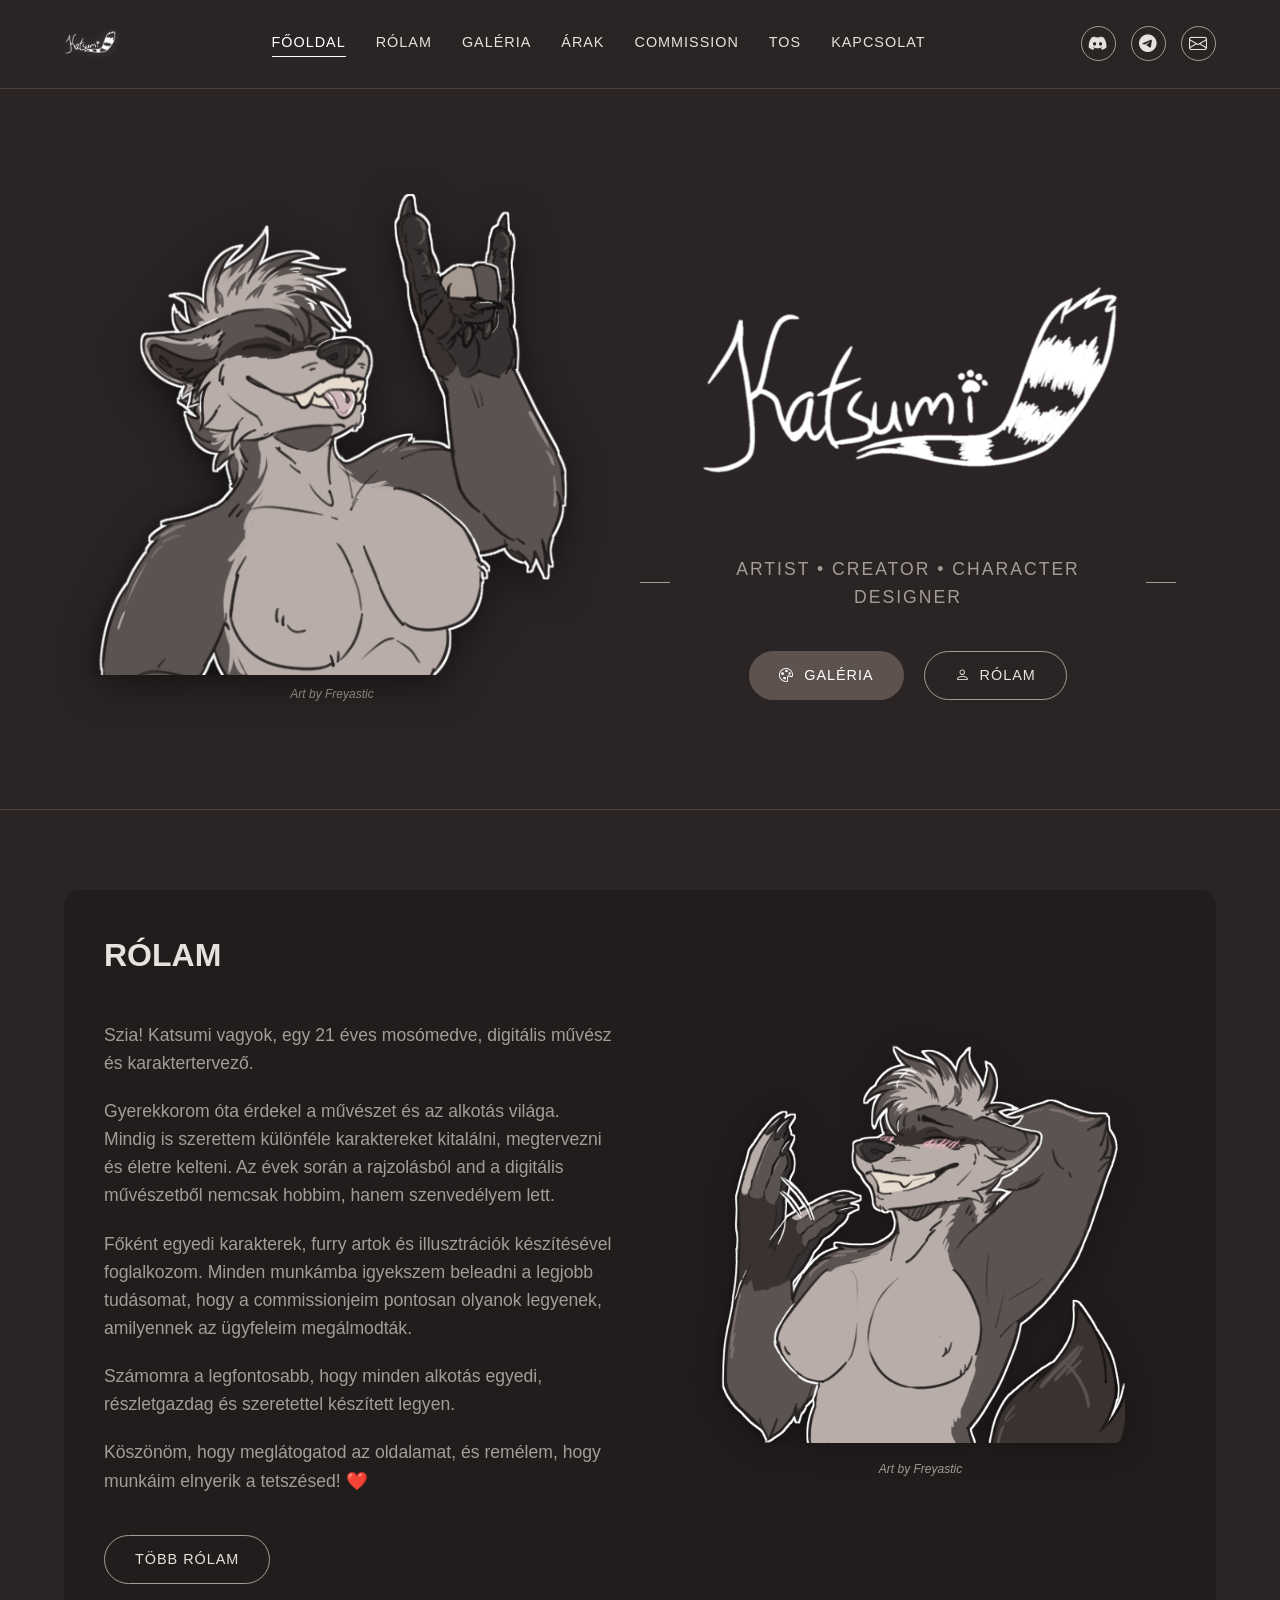
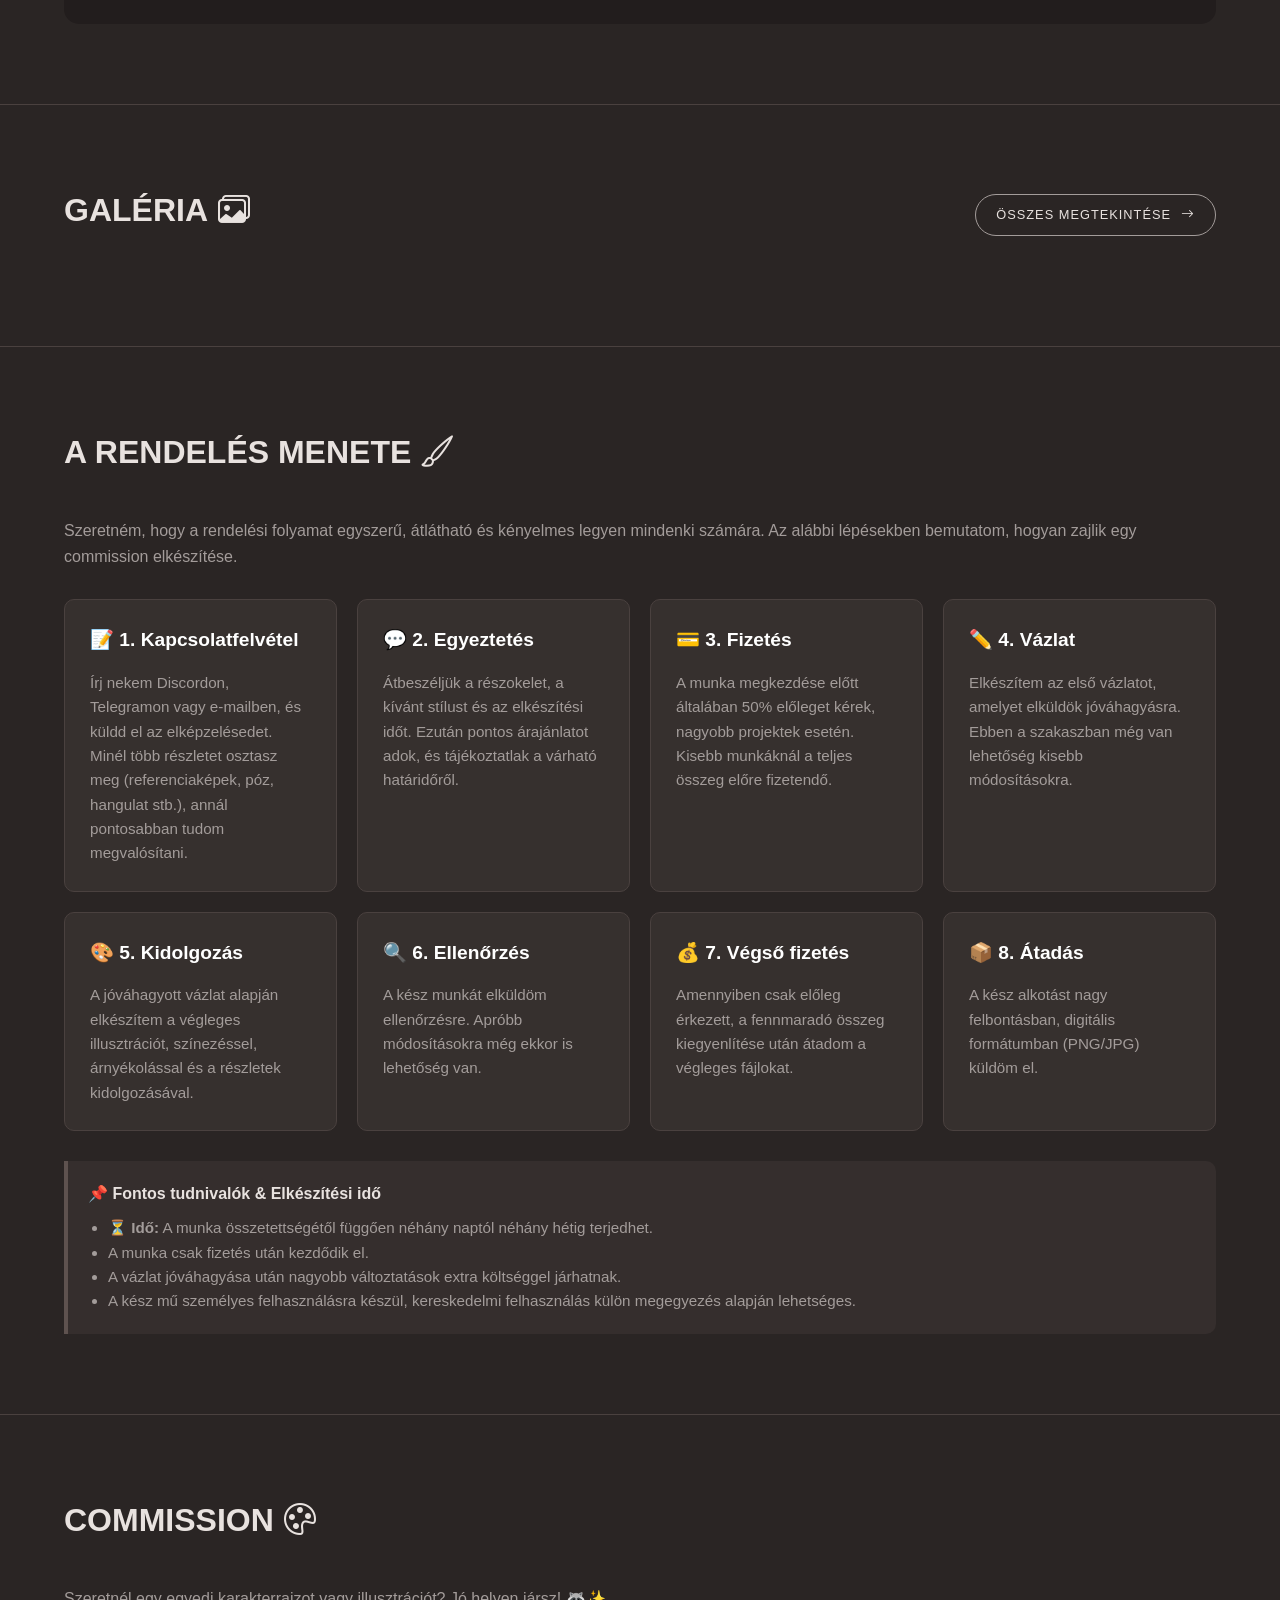
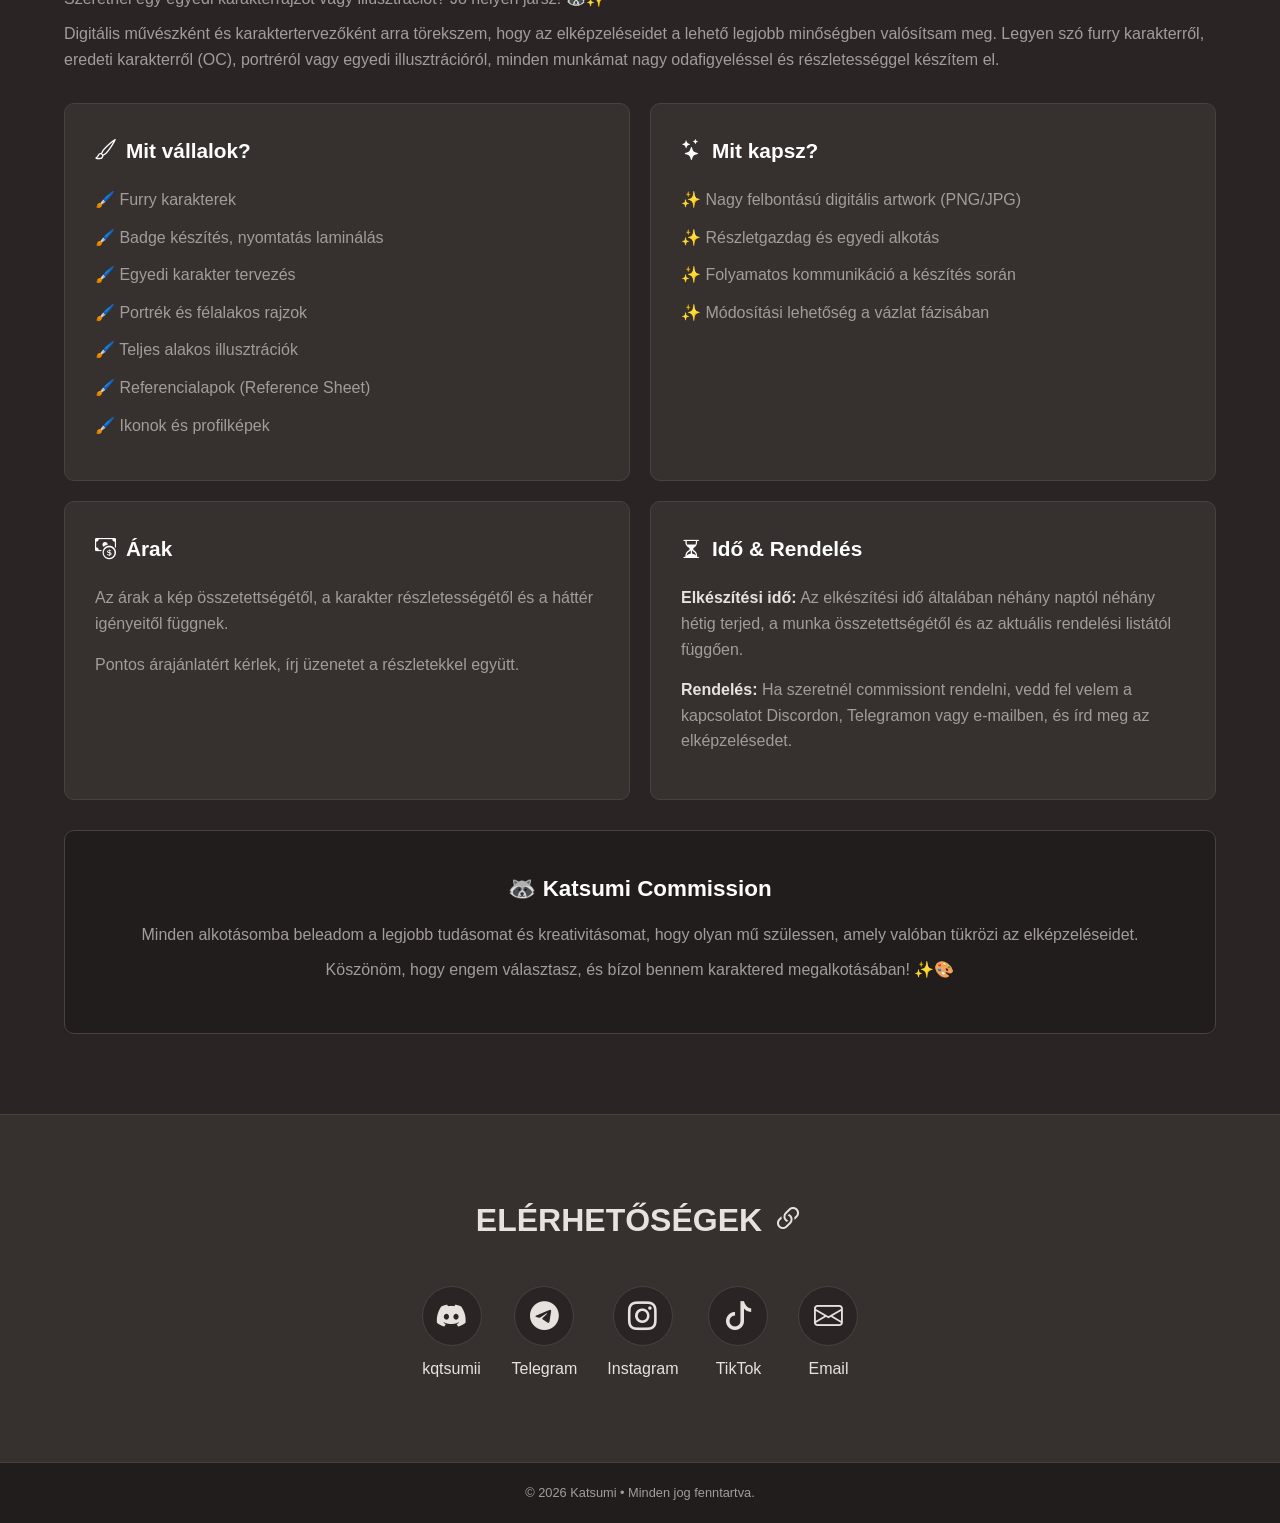
==== commit 6d107a9d: "Update index.html" ====
--- a/index.html
+++ b/index.html
@@ -60,7 +60,7 @@
                 <h2 class="section-title">Rólam <i class="bi bi-paw"></i></h2>
                 <p>Szia! Katsumi vagyok, egy 21 éves mosómedve, digitális művész és karaktertervező.</p>
                 <p>Gyerekkorom óta érdekel a művészet és az alkotás világa. Mindig is szerettem különféle karaktereket kitalálni, megtervezni és életre kelteni. Az évek során a rajzolásból and a digitális művészetből nemcsak hobbim, hanem szenvedélyem lett.</p>
-                <p>Főként egyedi karakterek, furry artokและ illusztrációk készítésével foglalkozom. Minden munkámba igyekszem beleadni a legjobb tudásomat, hogy a commissionjeim pontosan olyanok legyenek, amilyennek az ügyfeleim megálmodták.</p>
+                <p>Főként egyedi karakterek, furry artok és illusztrációk készítésével foglalkozom. Minden munkámba igyekszem beleadni a legjobb tudásomat, hogy a commissionjeim pontosan olyanok legyenek, amilyennek az ügyfeleim megálmodták.</p>
                 <p>Számomra a legfontosabb, hogy minden alkotás egyedi, részletgazdag és szeretettel készített legyen.</p>
                 <p>Köszönöm, hogy meglátogatod az oldalamat, és remélem, hogy munkáim elnyerik a tetszésed! ❤️</p>
                 <a href="#contact" class="btn btn-outline" style="margin-top: 20px;">Több rólam</a>
@@ -94,7 +94,7 @@
             </div>
             <div class="process-card">
                 <h3>💬 2. Egyeztetés</h3>
-                <p>Átbeszéljük a részleteket, a kívánt stílust és az elkészítési időt. Ezután pontos árajánlatot adok, és tájékoztatlak a várható határidőről.</p>
+                <p>Átbeszéljük a részokelet, a kívánt stílust és az elkészítési időt. Ezután pontos árajánlatot adok, és tájékoztatlak a várható határidőről.</p>
             </div>
             <div class="process-card">
                 <h3>💳 3. Fizetés</h3>
@@ -239,13 +239,16 @@
             .then(res => res.json())
             .then(data => {
                 const grid = document.getElementById('preview-grid');
-                const featuredItems = data.items.filter(item => item.featured === true);
-                featuredItems.forEach(item => {
-                    const a = document.createElement('a');
-                    a.href = 'galeria.html';
-                    a.className = 'gallery-item';
-                    a.innerHTML = `<img src="${item.image}" alt="${item.title}"><div class="overlay"><span>${item.title}</span></div>`;
-                    grid.appendChild(a);
+                const slots = ['1', '2', '3', '4'];
+                slots.forEach(slot => {
+                    const foundItem = data.items.find(item => item.featured_order === slot);
+                    if (foundItem) {
+                        const a = document.createElement('a');
+                        a.href = 'galeria.html';
+                        a.className = 'gallery-item';
+                        a.innerHTML = `<img src="${foundItem.image}" alt="${foundItem.title}"><div class="overlay"><span>${foundItem.title}</span></div>`;
+                        grid.appendChild(a);
+                    }
                 });
             });
     </script>
